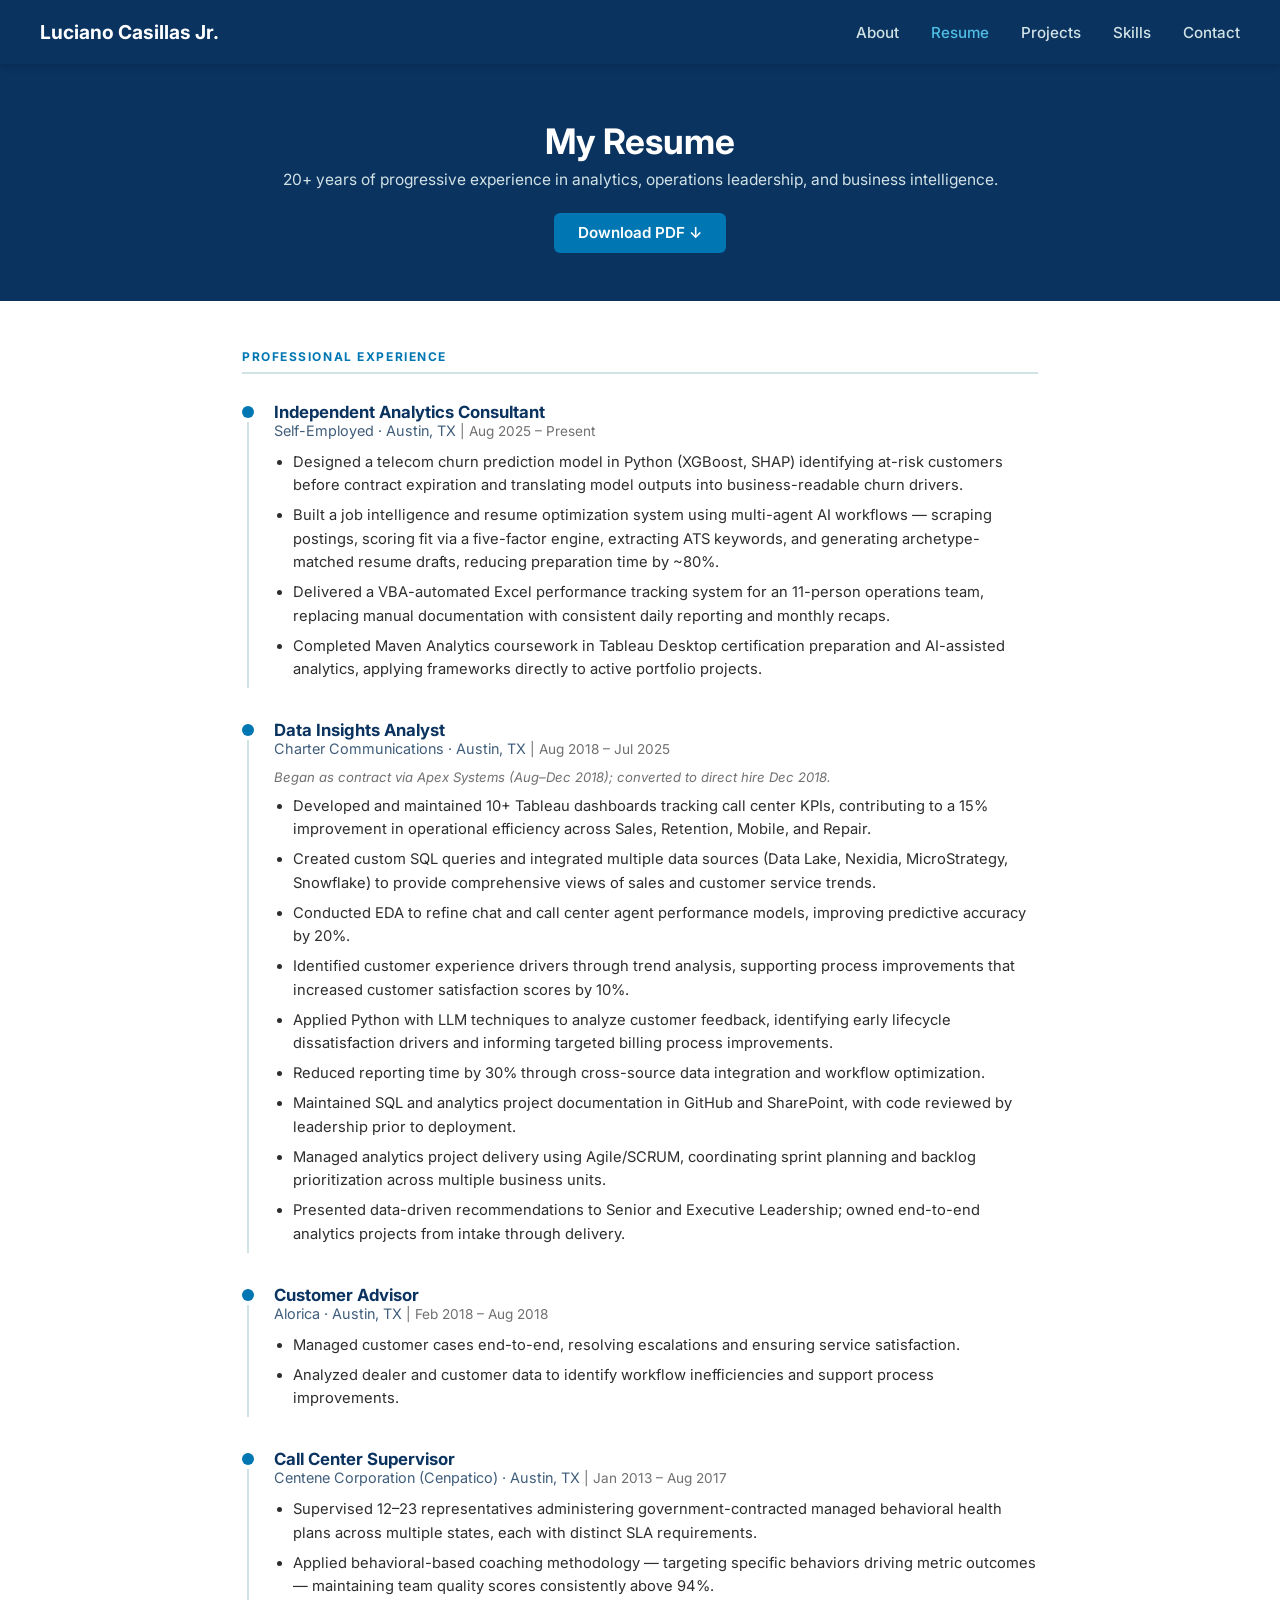
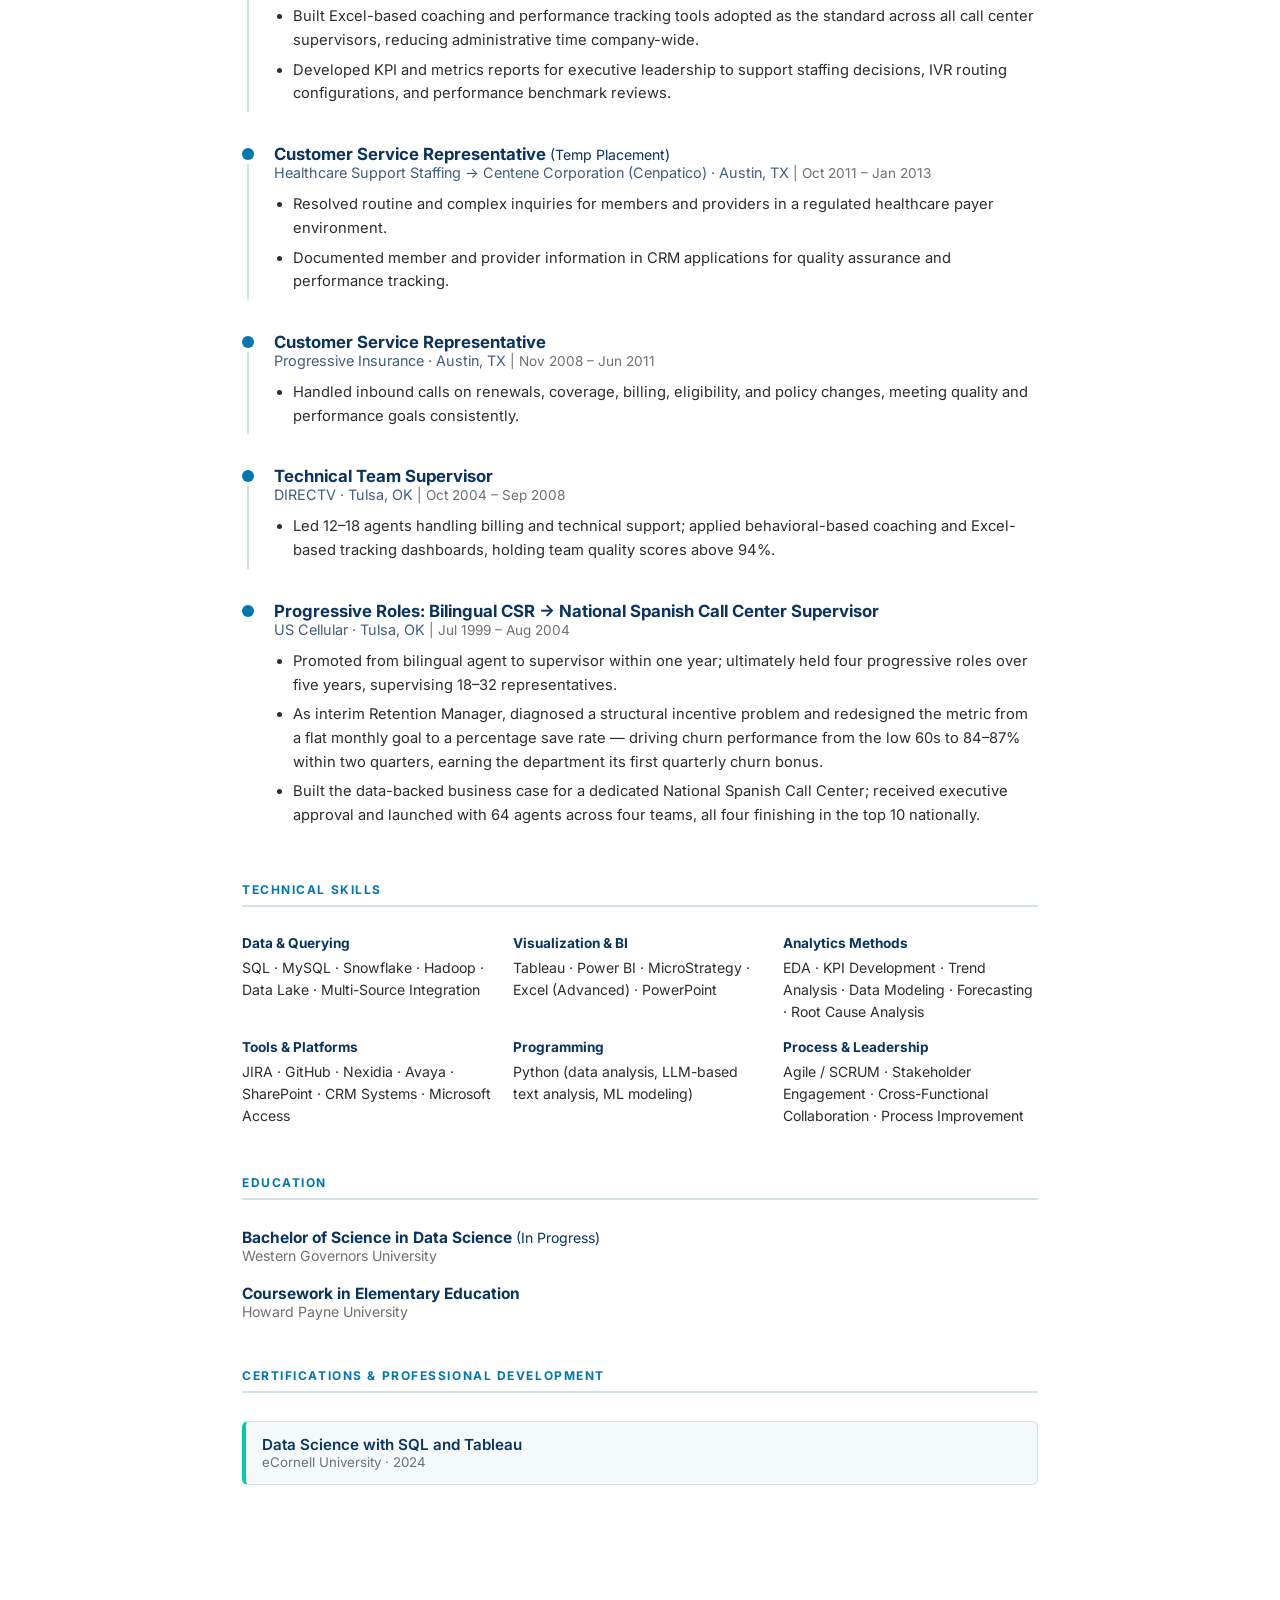
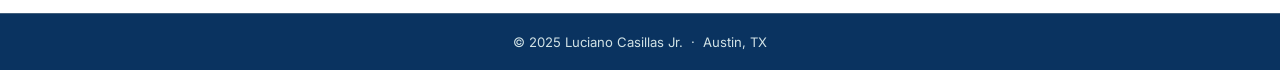
==== resume.html @ 04ae9051 "Add resume.html with structured resume content This file contains the complete HTML structure for a " ====
<!DOCTYPE html>
<html lang="en">
<head>
  <meta charset="UTF-8" />
  <meta name="viewport" content="width=device-width, initial-scale=1.0"/>
  <title>Resume — Luciano Casillas Jr.</title>
  <link rel="preconnect" href="https://fonts.googleapis.com">
  <link href="https://fonts.googleapis.com/css2?family=Inter:wght@400;500;600;700&display=swap" rel="stylesheet">
  <style>
    :root {
      --navy:      #0A3360;
      --steel-700: #405E7C;
      --blue-700:  #0077B3;
      --blue-500:  #4EBEE5;
      --steel-300: #D1E2E5;
      --steel-100: #F4F9FA;
      --white:     #FFFFFF;
      --black:     #2D2D2D;
      --gray-700:  #707070;
      --gray-300:  #CCCCCC;
      --green-700: #08CAA9;
    }
    *, *::before, *::after { box-sizing: border-box; margin: 0; padding: 0; }
    body { font-family: 'Inter', sans-serif; background: var(--white); color: var(--black); }

    nav {
      background: var(--navy);
      padding: 0 2.5rem;
      display: flex;
      align-items: center;
      justify-content: space-between;
      height: 64px;
      position: sticky;
      top: 0;
      z-index: 100;
      box-shadow: 0 2px 8px rgba(0,0,0,0.18);
    }
    .nav-brand { color: var(--white); font-size: 1.2rem; font-weight: 700; text-decoration: none; }
    .nav-links { display: flex; gap: 2rem; list-style: none; }
    .nav-links a { color: var(--steel-300); text-decoration: none; font-size: 0.95rem; font-weight: 500; transition: color 0.2s; }
    .nav-links a:hover, .nav-links a.active { color: var(--blue-500); }

    .page-hero {
      background: var(--navy);
      color: var(--white);
      text-align: center;
      padding: 3.5rem 2rem 3rem;
    }
    .page-hero h1 { font-size: 2.2rem; font-weight: 700; margin-bottom: 0.5rem; }
    .page-hero p { color: var(--steel-300); font-size: 0.97rem; margin-bottom: 1.5rem; }
    .btn {
      display: inline-block;
      padding: 0.65rem 1.5rem;
      border-radius: 6px;
      font-size: 0.95rem;
      font-weight: 600;
      text-decoration: none;
      transition: opacity 0.2s;
    }
    .btn:hover { opacity: 0.85; }
    .btn-primary { background: var(--blue-700); color: var(--white); }

    .resume-body { max-width: 860px; margin: 0 auto; padding: 3rem 2rem 5rem; }

    /* SECTION */
    .res-section { margin-bottom: 3rem; }
    .res-section-title {
      font-size: 0.75rem;
      font-weight: 700;
      text-transform: uppercase;
      letter-spacing: 0.13em;
      color: var(--blue-700);
      border-bottom: 2px solid var(--steel-300);
      padding-bottom: 0.5rem;
      margin-bottom: 1.75rem;
    }

    /* EXPERIENCE TIMELINE */
    .exp-item { display: flex; gap: 1.25rem; margin-bottom: 2rem; }
    .exp-dot-col { display: flex; flex-direction: column; align-items: center; padding-top: 4px; }
    .exp-dot {
      width: 12px; height: 12px;
      border-radius: 50%;
      background: var(--blue-700);
      flex-shrink: 0;
    }
    .exp-line { flex: 1; width: 2px; background: var(--steel-300); margin-top: 4px; }
    .exp-content { flex: 1; }
    .exp-role { font-size: 1.05rem; font-weight: 700; color: var(--navy); }
    .exp-company {
      font-size: 0.9rem;
      color: var(--steel-700);
      margin-bottom: 0.75rem;
    }
    .exp-company span { color: var(--gray-700); font-size: 0.85rem; }
    .exp-note {
      font-size: 0.82rem;
      color: var(--gray-700);
      font-style: italic;
      margin-bottom: 0.6rem;
    }
    .exp-content ul { padding-left: 1.2rem; }
    .exp-content li { font-size: 0.92rem; color: var(--black); line-height: 1.6; margin-bottom: 0.4rem; }

    /* SKILLS GRID */
    .skills-grid {
      display: grid;
      grid-template-columns: repeat(auto-fit, minmax(200px, 1fr));
      gap: 1rem;
    }
    .skill-group h4 {
      font-size: 0.85rem;
      font-weight: 700;
      color: var(--navy);
      margin-bottom: 0.4rem;
    }
    .skill-group p { font-size: 0.88rem; color: var(--black); line-height: 1.55; }

    /* EDUCATION */
    .edu-item { margin-bottom: 1.25rem; }
    .edu-degree { font-size: 0.97rem; font-weight: 700; color: var(--navy); }
    .edu-school { font-size: 0.88rem; color: var(--gray-700); }

    /* CERT */
    .cert-item {
      display: flex;
      align-items: flex-start;
      gap: 0.75rem;
      padding: 0.85rem 1rem;
      background: var(--steel-100);
      border: 1px solid var(--steel-300);
      border-left: 4px solid var(--green-700);
      border-radius: 6px;
      margin-bottom: 0.75rem;
    }
    .cert-item .cert-name { font-size: 0.95rem; font-weight: 600; color: var(--navy); }
    .cert-item .cert-org { font-size: 0.83rem; color: var(--gray-700); }

    footer {
      background: var(--navy);
      border-top: 1px solid var(--steel-700);
      text-align: center;
      padding: 1.25rem;
      font-size: 0.82rem;
      color: var(--steel-300);
    }
  </style>
</head>
<body>

<nav>
  <a class="nav-brand" href="index.html">Luciano Casillas Jr.</a>
  <ul class="nav-links">
    <li><a href="index.html">About</a></li>
    <li><a href="resume.html" class="active">Resume</a></li>
    <li><a href="projects.html">Projects</a></li>
    <li><a href="skills.html">Skills</a></li>
    <li><a href="mailto:luciano.casillasjr@outlook.com">Contact</a></li>
  </ul>
</nav>

<div class="page-hero">
  <h1>My Resume</h1>
  <p>20+ years of progressive experience in analytics, operations leadership, and business intelligence.</p>
  <!-- Replace # with your actual PDF link once uploaded -->
  <a class="btn btn-primary" href="#">Download PDF ↓</a>
</div>

<div class="resume-body">

  <!-- PROFESSIONAL EXPERIENCE -->
  <div class="res-section">
    <div class="res-section-title">Professional Experience</div>

    <div class="exp-item">
      <div class="exp-dot-col"><div class="exp-dot"></div><div class="exp-line"></div></div>
      <div class="exp-content">
        <div class="exp-role">Independent Analytics Consultant</div>
        <div class="exp-company">Self-Employed · Austin, TX <span>| Aug 2025 – Present</span></div>
        <ul>
          <li>Designed a telecom churn prediction model in Python (XGBoost, SHAP) identifying at-risk customers before contract expiration and translating model outputs into business-readable churn drivers.</li>
          <li>Built a job intelligence and resume optimization system using multi-agent AI workflows — scraping postings, scoring fit via a five-factor engine, extracting ATS keywords, and generating archetype-matched resume drafts, reducing preparation time by ~80%.</li>
          <li>Delivered a VBA-automated Excel performance tracking system for an 11-person operations team, replacing manual documentation with consistent daily reporting and monthly recaps.</li>
          <li>Completed Maven Analytics coursework in Tableau Desktop certification preparation and AI-assisted analytics, applying frameworks directly to active portfolio projects.</li>
        </ul>
      </div>
    </div>

    <div class="exp-item">
      <div class="exp-dot-col"><div class="exp-dot"></div><div class="exp-line"></div></div>
      <div class="exp-content">
        <div class="exp-role">Data Insights Analyst</div>
        <div class="exp-company">Charter Communications · Austin, TX <span>| Aug 2018 – Jul 2025</span></div>
        <div class="exp-note">Began as contract via Apex Systems (Aug–Dec 2018); converted to direct hire Dec 2018.</div>
        <ul>
          <li>Developed and maintained 10+ Tableau dashboards tracking call center KPIs, contributing to a 15% improvement in operational efficiency across Sales, Retention, Mobile, and Repair.</li>
          <li>Created custom SQL queries and integrated multiple data sources (Data Lake, Nexidia, MicroStrategy, Snowflake) to provide comprehensive views of sales and customer service trends.</li>
          <li>Conducted EDA to refine chat and call center agent performance models, improving predictive accuracy by 20%.</li>
          <li>Identified customer experience drivers through trend analysis, supporting process improvements that increased customer satisfaction scores by 10%.</li>
          <li>Applied Python with LLM techniques to analyze customer feedback, identifying early lifecycle dissatisfaction drivers and informing targeted billing process improvements.</li>
          <li>Reduced reporting time by 30% through cross-source data integration and workflow optimization.</li>
          <li>Maintained SQL and analytics project documentation in GitHub and SharePoint, with code reviewed by leadership prior to deployment.</li>
          <li>Managed analytics project delivery using Agile/SCRUM, coordinating sprint planning and backlog prioritization across multiple business units.</li>
          <li>Presented data-driven recommendations to Senior and Executive Leadership; owned end-to-end analytics projects from intake through delivery.</li>
        </ul>
      </div>
    </div>

    <div class="exp-item">
      <div class="exp-dot-col"><div class="exp-dot"></div><div class="exp-line"></div></div>
      <div class="exp-content">
        <div class="exp-role">Customer Advisor</div>
        <div class="exp-company">Alorica · Austin, TX <span>| Feb 2018 – Aug 2018</span></div>
        <ul>
          <li>Managed customer cases end-to-end, resolving escalations and ensuring service satisfaction.</li>
          <li>Analyzed dealer and customer data to identify workflow inefficiencies and support process improvements.</li>
        </ul>
      </div>
    </div>

    <div class="exp-item">
      <div class="exp-dot-col"><div class="exp-dot"></div><div class="exp-line"></div></div>
      <div class="exp-content">
        <div class="exp-role">Call Center Supervisor</div>
        <div class="exp-company">Centene Corporation (Cenpatico) · Austin, TX <span>| Jan 2013 – Aug 2017</span></div>
        <ul>
          <li>Supervised 12–23 representatives administering government-contracted managed behavioral health plans across multiple states, each with distinct SLA requirements.</li>
          <li>Applied behavioral-based coaching methodology — targeting specific behaviors driving metric outcomes — maintaining team quality scores consistently above 94%.</li>
          <li>Built Excel-based coaching and performance tracking tools adopted as the standard across all call center supervisors, reducing administrative time company-wide.</li>
          <li>Developed KPI and metrics reports for executive leadership to support staffing decisions, IVR routing configurations, and performance benchmark reviews.</li>
        </ul>
      </div>
    </div>

    <div class="exp-item">
      <div class="exp-dot-col"><div class="exp-dot"></div><div class="exp-line"></div></div>
      <div class="exp-content">
        <div class="exp-role">Customer Service Representative <span style="font-weight:400;font-size:0.88rem;">(Temp Placement)</span></div>
        <div class="exp-company">Healthcare Support Staffing → Centene Corporation (Cenpatico) · Austin, TX <span>| Oct 2011 – Jan 2013</span></div>
        <ul>
          <li>Resolved routine and complex inquiries for members and providers in a regulated healthcare payer environment.</li>
          <li>Documented member and provider information in CRM applications for quality assurance and performance tracking.</li>
        </ul>
      </div>
    </div>

    <div class="exp-item">
      <div class="exp-dot-col"><div class="exp-dot"></div><div class="exp-line"></div></div>
      <div class="exp-content">
        <div class="exp-role">Customer Service Representative</div>
        <div class="exp-company">Progressive Insurance · Austin, TX <span>| Nov 2008 – Jun 2011</span></div>
        <ul>
          <li>Handled inbound calls on renewals, coverage, billing, eligibility, and policy changes, meeting quality and performance goals consistently.</li>
        </ul>
      </div>
    </div>

    <div class="exp-item">
      <div class="exp-dot-col"><div class="exp-dot"></div><div class="exp-line"></div></div>
      <div class="exp-content">
        <div class="exp-role">Technical Team Supervisor</div>
        <div class="exp-company">DIRECTV · Tulsa, OK <span>| Oct 2004 – Sep 2008</span></div>
        <ul>
          <li>Led 12–18 agents handling billing and technical support; applied behavioral-based coaching and Excel-based tracking dashboards, holding team quality scores above 94%.</li>
        </ul>
      </div>
    </div>

    <div class="exp-item">
      <div class="exp-dot-col"><div class="exp-dot"></div></div>
      <div class="exp-content">
        <div class="exp-role">Progressive Roles: Bilingual CSR → National Spanish Call Center Supervisor</div>
        <div class="exp-company">US Cellular · Tulsa, OK <span>| Jul 1999 – Aug 2004</span></div>
        <ul>
          <li>Promoted from bilingual agent to supervisor within one year; ultimately held four progressive roles over five years, supervising 18–32 representatives.</li>
          <li>As interim Retention Manager, diagnosed a structural incentive problem and redesigned the metric from a flat monthly goal to a percentage save rate — driving churn performance from the low 60s to 84–87% within two quarters, earning the department its first quarterly churn bonus.</li>
          <li>Built the data-backed business case for a dedicated National Spanish Call Center; received executive approval and launched with 64 agents across four teams, all four finishing in the top 10 nationally.</li>
        </ul>
      </div>
    </div>
  </div>

  <!-- TECHNICAL SKILLS -->
  <div class="res-section">
    <div class="res-section-title">Technical Skills</div>
    <div class="skills-grid">
      <div class="skill-group">
        <h4>Data & Querying</h4>
        <p>SQL · MySQL · Snowflake · Hadoop · Data Lake · Multi-Source Integration</p>
      </div>
      <div class="skill-group">
        <h4>Visualization & BI</h4>
        <p>Tableau · Power BI · MicroStrategy · Excel (Advanced) · PowerPoint</p>
      </div>
      <div class="skill-group">
        <h4>Analytics Methods</h4>
        <p>EDA · KPI Development · Trend Analysis · Data Modeling · Forecasting · Root Cause Analysis</p>
      </div>
      <div class="skill-group">
        <h4>Tools & Platforms</h4>
        <p>JIRA · GitHub · Nexidia · Avaya · SharePoint · CRM Systems · Microsoft Access</p>
      </div>
      <div class="skill-group">
        <h4>Programming</h4>
        <p>Python (data analysis, LLM-based text analysis, ML modeling)</p>
      </div>
      <div class="skill-group">
        <h4>Process & Leadership</h4>
        <p>Agile / SCRUM · Stakeholder Engagement · Cross-Functional Collaboration · Process Improvement</p>
      </div>
    </div>
  </div>

  <!-- EDUCATION -->
  <div class="res-section">
    <div class="res-section-title">Education</div>
    <div class="edu-item">
      <div class="edu-degree">Bachelor of Science in Data Science <span style="font-weight:400;font-size:0.88rem;">(In Progress)</span></div>
      <div class="edu-school">Western Governors University</div>
    </div>
    <div class="edu-item">
      <div class="edu-degree">Coursework in Elementary Education</div>
      <div class="edu-school">Howard Payne University</div>
    </div>
  </div>

  <!-- CERTIFICATIONS -->
  <div class="res-section">
    <div class="res-section-title">Certifications & Professional Development</div>
    <div class="cert-item">
      <div>
        <div class="cert-name">Data Science with SQL and Tableau</div>
        <div class="cert-org">eCornell University · 2024</div>
      </div>
    </div>
    <!-- Add more cert-item blocks here as you earn them -->
  </div>

</div><!-- /resume-body -->

<footer>
  &copy; 2025 Luciano Casillas Jr. &nbsp;·&nbsp; Austin, TX
</footer>

</body>
</html>
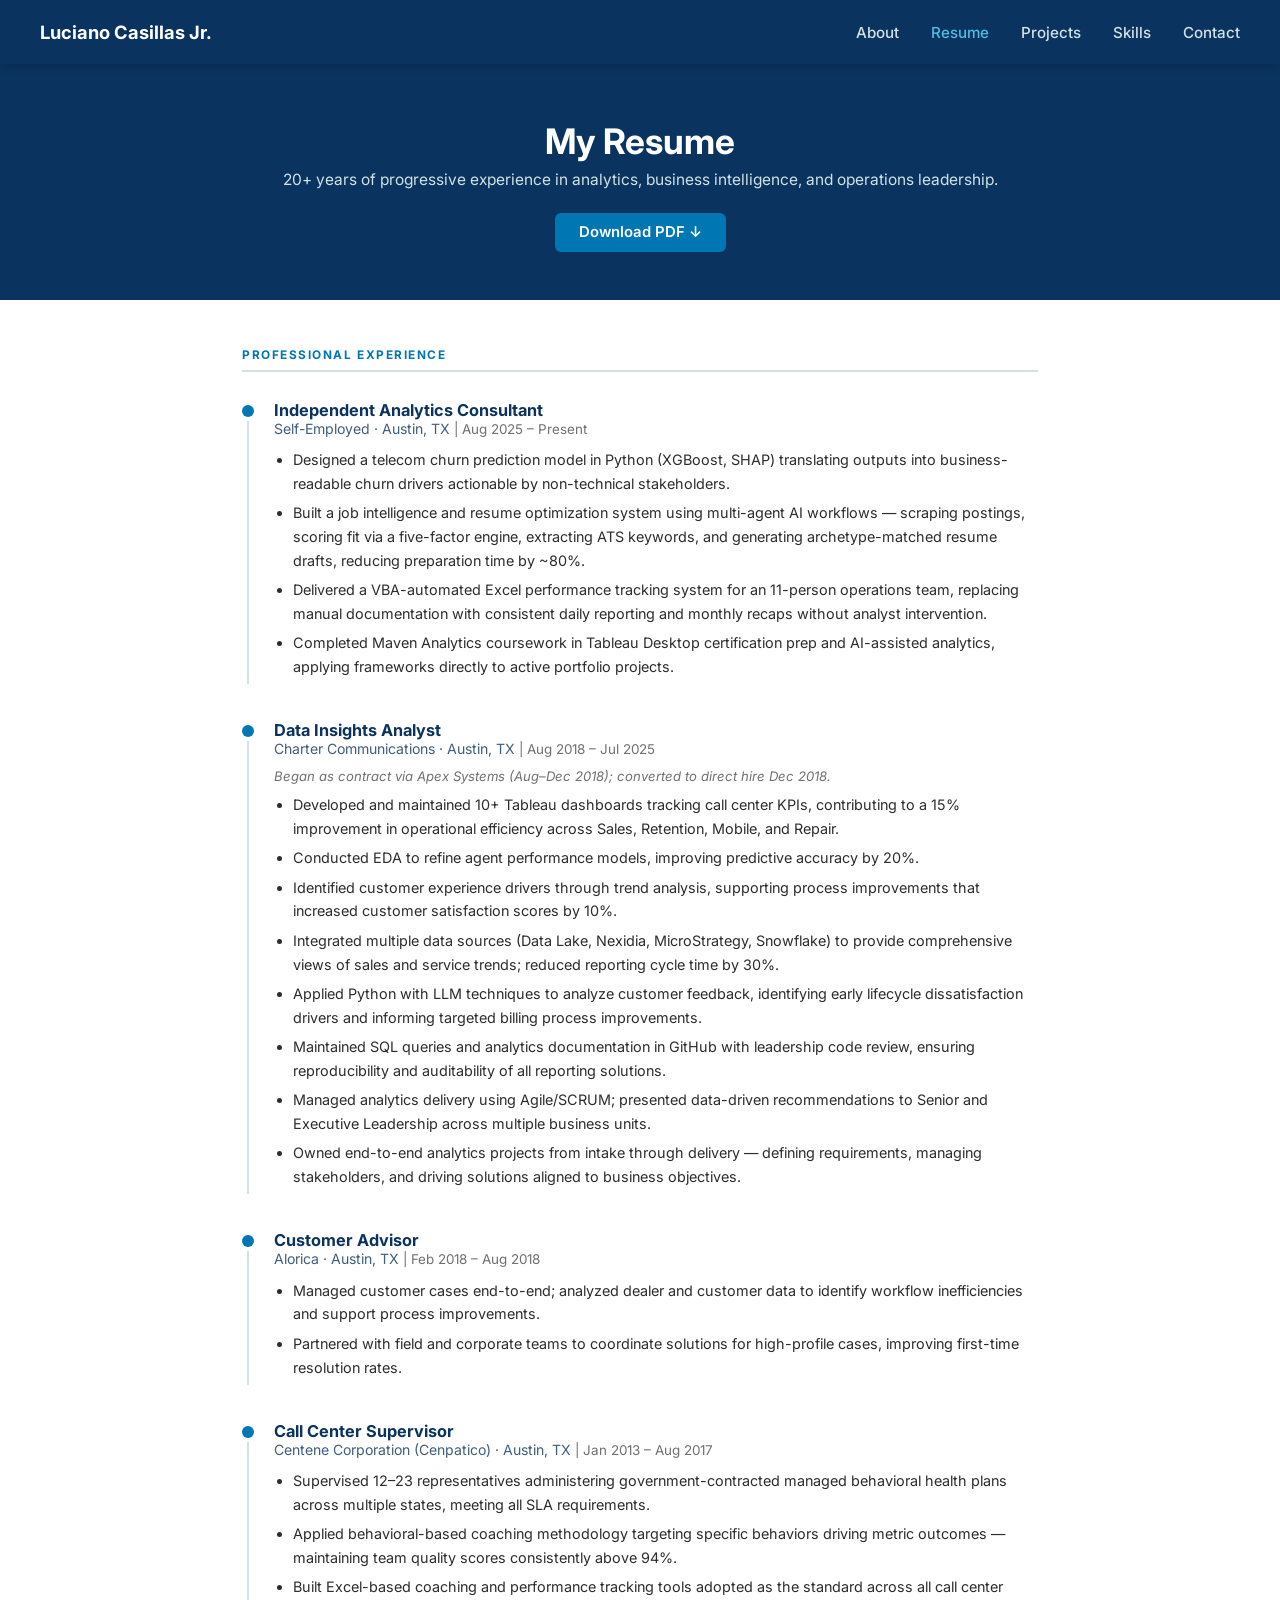
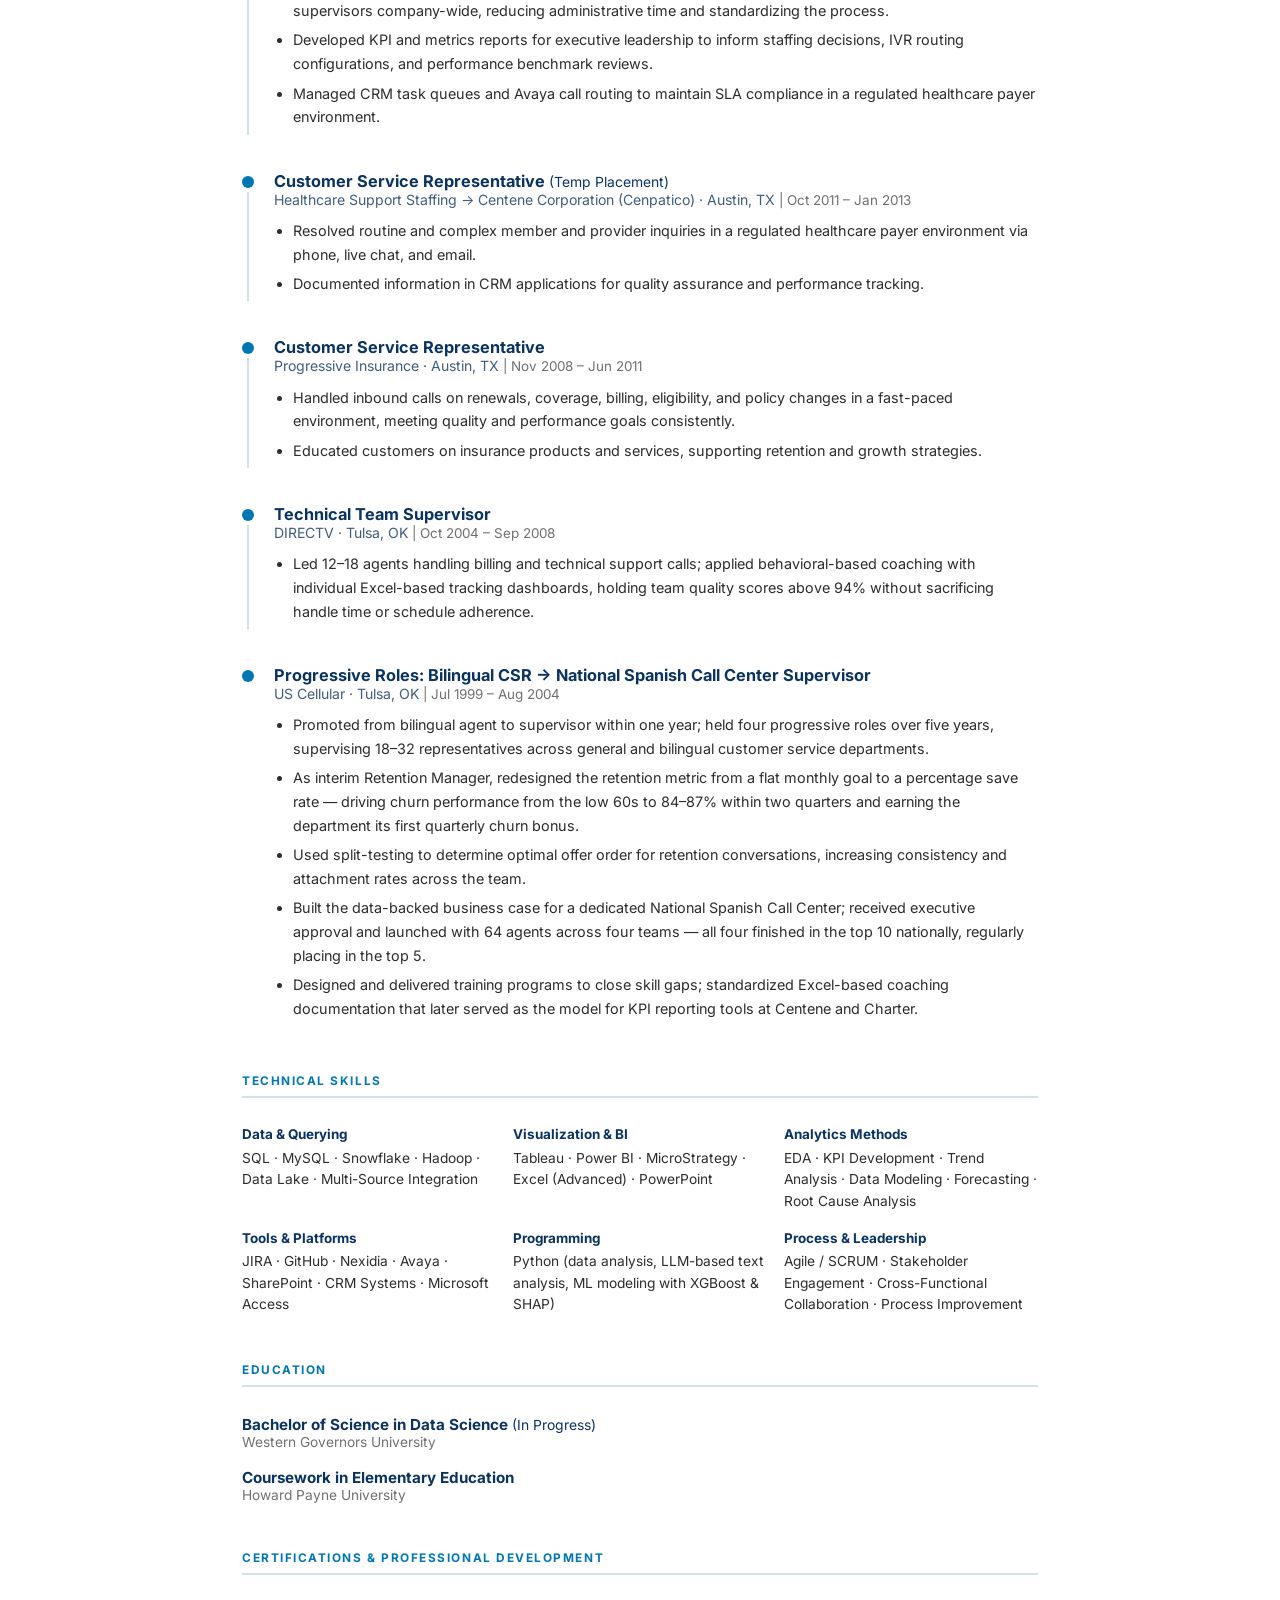
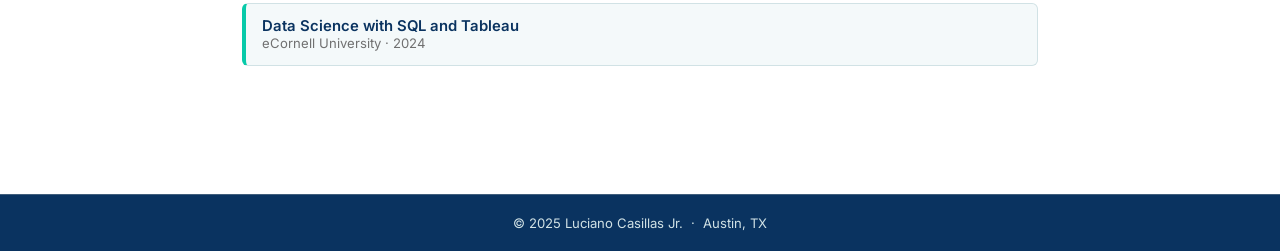
==== commit 3ba72eac: "Refactor resume HTML and update content" ====
--- a/resume.html
+++ b/resume.html
@@ -17,132 +17,86 @@
       --white:     #FFFFFF;
       --black:     #2D2D2D;
       --gray-700:  #707070;
-      --gray-300:  #CCCCCC;
       --green-700: #08CAA9;
     }
     *, *::before, *::after { box-sizing: border-box; margin: 0; padding: 0; }
     body { font-family: 'Inter', sans-serif; background: var(--white); color: var(--black); }
 
     nav {
-      background: var(--navy);
-      padding: 0 2.5rem;
-      display: flex;
-      align-items: center;
-      justify-content: space-between;
-      height: 64px;
-      position: sticky;
-      top: 0;
-      z-index: 100;
+      background: var(--navy); padding: 0 2.5rem;
+      display: flex; align-items: center; justify-content: space-between;
+      height: 64px; position: sticky; top: 0; z-index: 100;
       box-shadow: 0 2px 8px rgba(0,0,0,0.18);
     }
-    .nav-brand { color: var(--white); font-size: 1.2rem; font-weight: 700; text-decoration: none; }
+    .nav-brand { color: var(--white); font-size: 1.15rem; font-weight: 700; text-decoration: none; }
     .nav-links { display: flex; gap: 2rem; list-style: none; }
     .nav-links a { color: var(--steel-300); text-decoration: none; font-size: 0.95rem; font-weight: 500; transition: color 0.2s; }
     .nav-links a:hover, .nav-links a.active { color: var(--blue-500); }
 
     .page-hero {
-      background: var(--navy);
-      color: var(--white);
-      text-align: center;
-      padding: 3.5rem 2rem 3rem;
+      background: var(--navy); color: var(--white);
+      text-align: center; padding: 3.5rem 2rem 3rem;
     }
     .page-hero h1 { font-size: 2.2rem; font-weight: 700; margin-bottom: 0.5rem; }
     .page-hero p { color: var(--steel-300); font-size: 0.97rem; margin-bottom: 1.5rem; }
     .btn {
-      display: inline-block;
-      padding: 0.65rem 1.5rem;
-      border-radius: 6px;
-      font-size: 0.95rem;
-      font-weight: 600;
-      text-decoration: none;
-      transition: opacity 0.2s;
+      display: inline-block; padding: 0.65rem 1.5rem;
+      border-radius: 6px; font-size: 0.93rem; font-weight: 600;
+      text-decoration: none; transition: opacity 0.2s;
     }
     .btn:hover { opacity: 0.85; }
     .btn-primary { background: var(--blue-700); color: var(--white); }
 
     .resume-body { max-width: 860px; margin: 0 auto; padding: 3rem 2rem 5rem; }
 
-    /* SECTION */
     .res-section { margin-bottom: 3rem; }
     .res-section-title {
-      font-size: 0.75rem;
-      font-weight: 700;
-      text-transform: uppercase;
-      letter-spacing: 0.13em;
+      font-size: 0.74rem; font-weight: 700;
+      text-transform: uppercase; letter-spacing: 0.13em;
       color: var(--blue-700);
       border-bottom: 2px solid var(--steel-300);
-      padding-bottom: 0.5rem;
-      margin-bottom: 1.75rem;
-    }
-
-    /* EXPERIENCE TIMELINE */
-    .exp-item { display: flex; gap: 1.25rem; margin-bottom: 2rem; }
-    .exp-dot-col { display: flex; flex-direction: column; align-items: center; padding-top: 4px; }
-    .exp-dot {
-      width: 12px; height: 12px;
-      border-radius: 50%;
-      background: var(--blue-700);
-      flex-shrink: 0;
-    }
+      padding-bottom: 0.5rem; margin-bottom: 1.75rem;
+    }
+
+    /* TIMELINE */
+    .exp-item { display: flex; gap: 1.25rem; margin-bottom: 2.25rem; }
+    .exp-dot-col { display: flex; flex-direction: column; align-items: center; padding-top: 5px; }
+    .exp-dot { width: 12px; height: 12px; border-radius: 50%; background: var(--blue-700); flex-shrink: 0; }
     .exp-line { flex: 1; width: 2px; background: var(--steel-300); margin-top: 4px; }
     .exp-content { flex: 1; }
-    .exp-role { font-size: 1.05rem; font-weight: 700; color: var(--navy); }
-    .exp-company {
-      font-size: 0.9rem;
-      color: var(--steel-700);
-      margin-bottom: 0.75rem;
-    }
-    .exp-company span { color: var(--gray-700); font-size: 0.85rem; }
-    .exp-note {
-      font-size: 0.82rem;
-      color: var(--gray-700);
-      font-style: italic;
-      margin-bottom: 0.6rem;
-    }
+    .exp-role { font-size: 1.02rem; font-weight: 700; color: var(--navy); }
+    .exp-company { font-size: 0.88rem; color: var(--steel-700); margin-bottom: 0.7rem; }
+    .exp-company span { color: var(--gray-700); font-size: 0.84rem; }
+    .exp-note { font-size: 0.82rem; color: var(--gray-700); font-style: italic; margin-bottom: 0.55rem; }
     .exp-content ul { padding-left: 1.2rem; }
-    .exp-content li { font-size: 0.92rem; color: var(--black); line-height: 1.6; margin-bottom: 0.4rem; }
+    .exp-content li { font-size: 0.9rem; color: var(--black); line-height: 1.65; margin-bottom: 0.35rem; }
 
     /* SKILLS GRID */
-    .skills-grid {
-      display: grid;
-      grid-template-columns: repeat(auto-fit, minmax(200px, 1fr));
-      gap: 1rem;
-    }
-    .skill-group h4 {
-      font-size: 0.85rem;
-      font-weight: 700;
-      color: var(--navy);
-      margin-bottom: 0.4rem;
-    }
-    .skill-group p { font-size: 0.88rem; color: var(--black); line-height: 1.55; }
+    .skills-grid { display: grid; grid-template-columns: repeat(auto-fit, minmax(195px, 1fr)); gap: 1.1rem; }
+    .skill-group h4 { font-size: 0.84rem; font-weight: 700; color: var(--navy); margin-bottom: 0.35rem; }
+    .skill-group p { font-size: 0.86rem; color: var(--black); line-height: 1.55; }
 
     /* EDUCATION */
-    .edu-item { margin-bottom: 1.25rem; }
-    .edu-degree { font-size: 0.97rem; font-weight: 700; color: var(--navy); }
-    .edu-school { font-size: 0.88rem; color: var(--gray-700); }
-
-    /* CERT */
+    .edu-item { margin-bottom: 1.1rem; }
+    .edu-degree { font-size: 0.95rem; font-weight: 700; color: var(--navy); }
+    .edu-school { font-size: 0.86rem; color: var(--gray-700); }
+
+    /* CERTS */
     .cert-item {
-      display: flex;
-      align-items: flex-start;
-      gap: 0.75rem;
+      display: flex; gap: 0.75rem; align-items: flex-start;
       padding: 0.85rem 1rem;
       background: var(--steel-100);
       border: 1px solid var(--steel-300);
       border-left: 4px solid var(--green-700);
-      border-radius: 6px;
-      margin-bottom: 0.75rem;
-    }
-    .cert-item .cert-name { font-size: 0.95rem; font-weight: 600; color: var(--navy); }
-    .cert-item .cert-org { font-size: 0.83rem; color: var(--gray-700); }
+      border-radius: 6px; margin-bottom: 0.75rem;
+    }
+    .cert-name { font-size: 0.93rem; font-weight: 600; color: var(--navy); }
+    .cert-org  { font-size: 0.82rem; color: var(--gray-700); }
 
     footer {
-      background: var(--navy);
-      border-top: 1px solid var(--steel-700);
-      text-align: center;
-      padding: 1.25rem;
-      font-size: 0.82rem;
-      color: var(--steel-300);
+      background: var(--navy); border-top: 1px solid var(--steel-700);
+      text-align: center; padding: 1.25rem;
+      font-size: 0.82rem; color: var(--steel-300);
     }
   </style>
 </head>
@@ -161,14 +115,14 @@
 
 <div class="page-hero">
   <h1>My Resume</h1>
-  <p>20+ years of progressive experience in analytics, operations leadership, and business intelligence.</p>
-  <!-- Replace # with your actual PDF link once uploaded -->
-  <a class="btn btn-primary" href="#">Download PDF ↓</a>
+  <p>20+ years of progressive experience in analytics, business intelligence, and operations leadership.</p>
+  <!-- Upload your PDF to the repo root and update the href -->
+  <a class="btn btn-primary" href="Luciano-Casillas-Resume.pdf" target="_blank">Download PDF ↓</a>
 </div>
 
 <div class="resume-body">
 
-  <!-- PROFESSIONAL EXPERIENCE -->
+  <!-- EXPERIENCE -->
   <div class="res-section">
     <div class="res-section-title">Professional Experience</div>
 
@@ -178,10 +132,10 @@
         <div class="exp-role">Independent Analytics Consultant</div>
         <div class="exp-company">Self-Employed · Austin, TX <span>| Aug 2025 – Present</span></div>
         <ul>
-          <li>Designed a telecom churn prediction model in Python (XGBoost, SHAP) identifying at-risk customers before contract expiration and translating model outputs into business-readable churn drivers.</li>
+          <li>Designed a telecom churn prediction model in Python (XGBoost, SHAP) translating outputs into business-readable churn drivers actionable by non-technical stakeholders.</li>
           <li>Built a job intelligence and resume optimization system using multi-agent AI workflows — scraping postings, scoring fit via a five-factor engine, extracting ATS keywords, and generating archetype-matched resume drafts, reducing preparation time by ~80%.</li>
-          <li>Delivered a VBA-automated Excel performance tracking system for an 11-person operations team, replacing manual documentation with consistent daily reporting and monthly recaps.</li>
-          <li>Completed Maven Analytics coursework in Tableau Desktop certification preparation and AI-assisted analytics, applying frameworks directly to active portfolio projects.</li>
+          <li>Delivered a VBA-automated Excel performance tracking system for an 11-person operations team, replacing manual documentation with consistent daily reporting and monthly recaps without analyst intervention.</li>
+          <li>Completed Maven Analytics coursework in Tableau Desktop certification prep and AI-assisted analytics, applying frameworks directly to active portfolio projects.</li>
         </ul>
       </div>
     </div>
@@ -194,14 +148,13 @@
         <div class="exp-note">Began as contract via Apex Systems (Aug–Dec 2018); converted to direct hire Dec 2018.</div>
         <ul>
           <li>Developed and maintained 10+ Tableau dashboards tracking call center KPIs, contributing to a 15% improvement in operational efficiency across Sales, Retention, Mobile, and Repair.</li>
-          <li>Created custom SQL queries and integrated multiple data sources (Data Lake, Nexidia, MicroStrategy, Snowflake) to provide comprehensive views of sales and customer service trends.</li>
-          <li>Conducted EDA to refine chat and call center agent performance models, improving predictive accuracy by 20%.</li>
+          <li>Conducted EDA to refine agent performance models, improving predictive accuracy by 20%.</li>
           <li>Identified customer experience drivers through trend analysis, supporting process improvements that increased customer satisfaction scores by 10%.</li>
+          <li>Integrated multiple data sources (Data Lake, Nexidia, MicroStrategy, Snowflake) to provide comprehensive views of sales and service trends; reduced reporting cycle time by 30%.</li>
           <li>Applied Python with LLM techniques to analyze customer feedback, identifying early lifecycle dissatisfaction drivers and informing targeted billing process improvements.</li>
-          <li>Reduced reporting time by 30% through cross-source data integration and workflow optimization.</li>
-          <li>Maintained SQL and analytics project documentation in GitHub and SharePoint, with code reviewed by leadership prior to deployment.</li>
-          <li>Managed analytics project delivery using Agile/SCRUM, coordinating sprint planning and backlog prioritization across multiple business units.</li>
-          <li>Presented data-driven recommendations to Senior and Executive Leadership; owned end-to-end analytics projects from intake through delivery.</li>
+          <li>Maintained SQL queries and analytics documentation in GitHub with leadership code review, ensuring reproducibility and auditability of all reporting solutions.</li>
+          <li>Managed analytics delivery using Agile/SCRUM; presented data-driven recommendations to Senior and Executive Leadership across multiple business units.</li>
+          <li>Owned end-to-end analytics projects from intake through delivery — defining requirements, managing stakeholders, and driving solutions aligned to business objectives.</li>
         </ul>
       </div>
     </div>
@@ -212,8 +165,8 @@
         <div class="exp-role">Customer Advisor</div>
         <div class="exp-company">Alorica · Austin, TX <span>| Feb 2018 – Aug 2018</span></div>
         <ul>
-          <li>Managed customer cases end-to-end, resolving escalations and ensuring service satisfaction.</li>
-          <li>Analyzed dealer and customer data to identify workflow inefficiencies and support process improvements.</li>
+          <li>Managed customer cases end-to-end; analyzed dealer and customer data to identify workflow inefficiencies and support process improvements.</li>
+          <li>Partnered with field and corporate teams to coordinate solutions for high-profile cases, improving first-time resolution rates.</li>
         </ul>
       </div>
     </div>
@@ -224,22 +177,23 @@
         <div class="exp-role">Call Center Supervisor</div>
         <div class="exp-company">Centene Corporation (Cenpatico) · Austin, TX <span>| Jan 2013 – Aug 2017</span></div>
         <ul>
-          <li>Supervised 12–23 representatives administering government-contracted managed behavioral health plans across multiple states, each with distinct SLA requirements.</li>
-          <li>Applied behavioral-based coaching methodology — targeting specific behaviors driving metric outcomes — maintaining team quality scores consistently above 94%.</li>
-          <li>Built Excel-based coaching and performance tracking tools adopted as the standard across all call center supervisors, reducing administrative time company-wide.</li>
-          <li>Developed KPI and metrics reports for executive leadership to support staffing decisions, IVR routing configurations, and performance benchmark reviews.</li>
-        </ul>
-      </div>
-    </div>
-
-    <div class="exp-item">
-      <div class="exp-dot-col"><div class="exp-dot"></div><div class="exp-line"></div></div>
-      <div class="exp-content">
-        <div class="exp-role">Customer Service Representative <span style="font-weight:400;font-size:0.88rem;">(Temp Placement)</span></div>
+          <li>Supervised 12–23 representatives administering government-contracted managed behavioral health plans across multiple states, meeting all SLA requirements.</li>
+          <li>Applied behavioral-based coaching methodology targeting specific behaviors driving metric outcomes — maintaining team quality scores consistently above 94%.</li>
+          <li>Built Excel-based coaching and performance tracking tools adopted as the standard across all call center supervisors company-wide, reducing administrative time and standardizing the process.</li>
+          <li>Developed KPI and metrics reports for executive leadership to inform staffing decisions, IVR routing configurations, and performance benchmark reviews.</li>
+          <li>Managed CRM task queues and Avaya call routing to maintain SLA compliance in a regulated healthcare payer environment.</li>
+        </ul>
+      </div>
+    </div>
+
+    <div class="exp-item">
+      <div class="exp-dot-col"><div class="exp-dot"></div><div class="exp-line"></div></div>
+      <div class="exp-content">
+        <div class="exp-role">Customer Service Representative <span style="font-weight:400;font-size:0.87rem;">(Temp Placement)</span></div>
         <div class="exp-company">Healthcare Support Staffing → Centene Corporation (Cenpatico) · Austin, TX <span>| Oct 2011 – Jan 2013</span></div>
         <ul>
-          <li>Resolved routine and complex inquiries for members and providers in a regulated healthcare payer environment.</li>
-          <li>Documented member and provider information in CRM applications for quality assurance and performance tracking.</li>
+          <li>Resolved routine and complex member and provider inquiries in a regulated healthcare payer environment via phone, live chat, and email.</li>
+          <li>Documented information in CRM applications for quality assurance and performance tracking.</li>
         </ul>
       </div>
     </div>
@@ -250,7 +204,8 @@
         <div class="exp-role">Customer Service Representative</div>
         <div class="exp-company">Progressive Insurance · Austin, TX <span>| Nov 2008 – Jun 2011</span></div>
         <ul>
-          <li>Handled inbound calls on renewals, coverage, billing, eligibility, and policy changes, meeting quality and performance goals consistently.</li>
+          <li>Handled inbound calls on renewals, coverage, billing, eligibility, and policy changes in a fast-paced environment, meeting quality and performance goals consistently.</li>
+          <li>Educated customers on insurance products and services, supporting retention and growth strategies.</li>
         </ul>
       </div>
     </div>
@@ -261,7 +216,7 @@
         <div class="exp-role">Technical Team Supervisor</div>
         <div class="exp-company">DIRECTV · Tulsa, OK <span>| Oct 2004 – Sep 2008</span></div>
         <ul>
-          <li>Led 12–18 agents handling billing and technical support; applied behavioral-based coaching and Excel-based tracking dashboards, holding team quality scores above 94%.</li>
+          <li>Led 12–18 agents handling billing and technical support calls; applied behavioral-based coaching with individual Excel-based tracking dashboards, holding team quality scores above 94% without sacrificing handle time or schedule adherence.</li>
         </ul>
       </div>
     </div>
@@ -272,24 +227,27 @@
         <div class="exp-role">Progressive Roles: Bilingual CSR → National Spanish Call Center Supervisor</div>
         <div class="exp-company">US Cellular · Tulsa, OK <span>| Jul 1999 – Aug 2004</span></div>
         <ul>
-          <li>Promoted from bilingual agent to supervisor within one year; ultimately held four progressive roles over five years, supervising 18–32 representatives.</li>
-          <li>As interim Retention Manager, diagnosed a structural incentive problem and redesigned the metric from a flat monthly goal to a percentage save rate — driving churn performance from the low 60s to 84–87% within two quarters, earning the department its first quarterly churn bonus.</li>
-          <li>Built the data-backed business case for a dedicated National Spanish Call Center; received executive approval and launched with 64 agents across four teams, all four finishing in the top 10 nationally.</li>
-        </ul>
-      </div>
-    </div>
-  </div>
+          <li>Promoted from bilingual agent to supervisor within one year; held four progressive roles over five years, supervising 18–32 representatives across general and bilingual customer service departments.</li>
+          <li>As interim Retention Manager, redesigned the retention metric from a flat monthly goal to a percentage save rate — driving churn performance from the low 60s to 84–87% within two quarters and earning the department its first quarterly churn bonus.</li>
+          <li>Used split-testing to determine optimal offer order for retention conversations, increasing consistency and attachment rates across the team.</li>
+          <li>Built the data-backed business case for a dedicated National Spanish Call Center; received executive approval and launched with 64 agents across four teams — all four finished in the top 10 nationally, regularly placing in the top 5.</li>
+          <li>Designed and delivered training programs to close skill gaps; standardized Excel-based coaching documentation that later served as the model for KPI reporting tools at Centene and Charter.</li>
+        </ul>
+      </div>
+    </div>
+
+  </div><!-- /experience -->
 
   <!-- TECHNICAL SKILLS -->
   <div class="res-section">
     <div class="res-section-title">Technical Skills</div>
     <div class="skills-grid">
       <div class="skill-group">
-        <h4>Data & Querying</h4>
+        <h4>Data &amp; Querying</h4>
         <p>SQL · MySQL · Snowflake · Hadoop · Data Lake · Multi-Source Integration</p>
       </div>
       <div class="skill-group">
-        <h4>Visualization & BI</h4>
+        <h4>Visualization &amp; BI</h4>
         <p>Tableau · Power BI · MicroStrategy · Excel (Advanced) · PowerPoint</p>
       </div>
       <div class="skill-group">
@@ -297,15 +255,15 @@
         <p>EDA · KPI Development · Trend Analysis · Data Modeling · Forecasting · Root Cause Analysis</p>
       </div>
       <div class="skill-group">
-        <h4>Tools & Platforms</h4>
+        <h4>Tools &amp; Platforms</h4>
         <p>JIRA · GitHub · Nexidia · Avaya · SharePoint · CRM Systems · Microsoft Access</p>
       </div>
       <div class="skill-group">
         <h4>Programming</h4>
-        <p>Python (data analysis, LLM-based text analysis, ML modeling)</p>
-      </div>
-      <div class="skill-group">
-        <h4>Process & Leadership</h4>
+        <p>Python (data analysis, LLM-based text analysis, ML modeling with XGBoost &amp; SHAP)</p>
+      </div>
+      <div class="skill-group">
+        <h4>Process &amp; Leadership</h4>
         <p>Agile / SCRUM · Stakeholder Engagement · Cross-Functional Collaboration · Process Improvement</p>
       </div>
     </div>
@@ -315,7 +273,7 @@
   <div class="res-section">
     <div class="res-section-title">Education</div>
     <div class="edu-item">
-      <div class="edu-degree">Bachelor of Science in Data Science <span style="font-weight:400;font-size:0.88rem;">(In Progress)</span></div>
+      <div class="edu-degree">Bachelor of Science in Data Science <span style="font-weight:400;font-size:0.87rem;">(In Progress)</span></div>
       <div class="edu-school">Western Governors University</div>
     </div>
     <div class="edu-item">
@@ -326,21 +284,19 @@
 
   <!-- CERTIFICATIONS -->
   <div class="res-section">
-    <div class="res-section-title">Certifications & Professional Development</div>
+    <div class="res-section-title">Certifications &amp; Professional Development</div>
     <div class="cert-item">
       <div>
         <div class="cert-name">Data Science with SQL and Tableau</div>
         <div class="cert-org">eCornell University · 2024</div>
       </div>
     </div>
-    <!-- Add more cert-item blocks here as you earn them -->
+    <!-- Add additional cert-item blocks here as you earn more certifications -->
   </div>
 
 </div><!-- /resume-body -->
 
-<footer>
-  &copy; 2025 Luciano Casillas Jr. &nbsp;·&nbsp; Austin, TX
-</footer>
+<footer>&copy; 2025 Luciano Casillas Jr. &nbsp;·&nbsp; Austin, TX</footer>
 
 </body>
 </html>
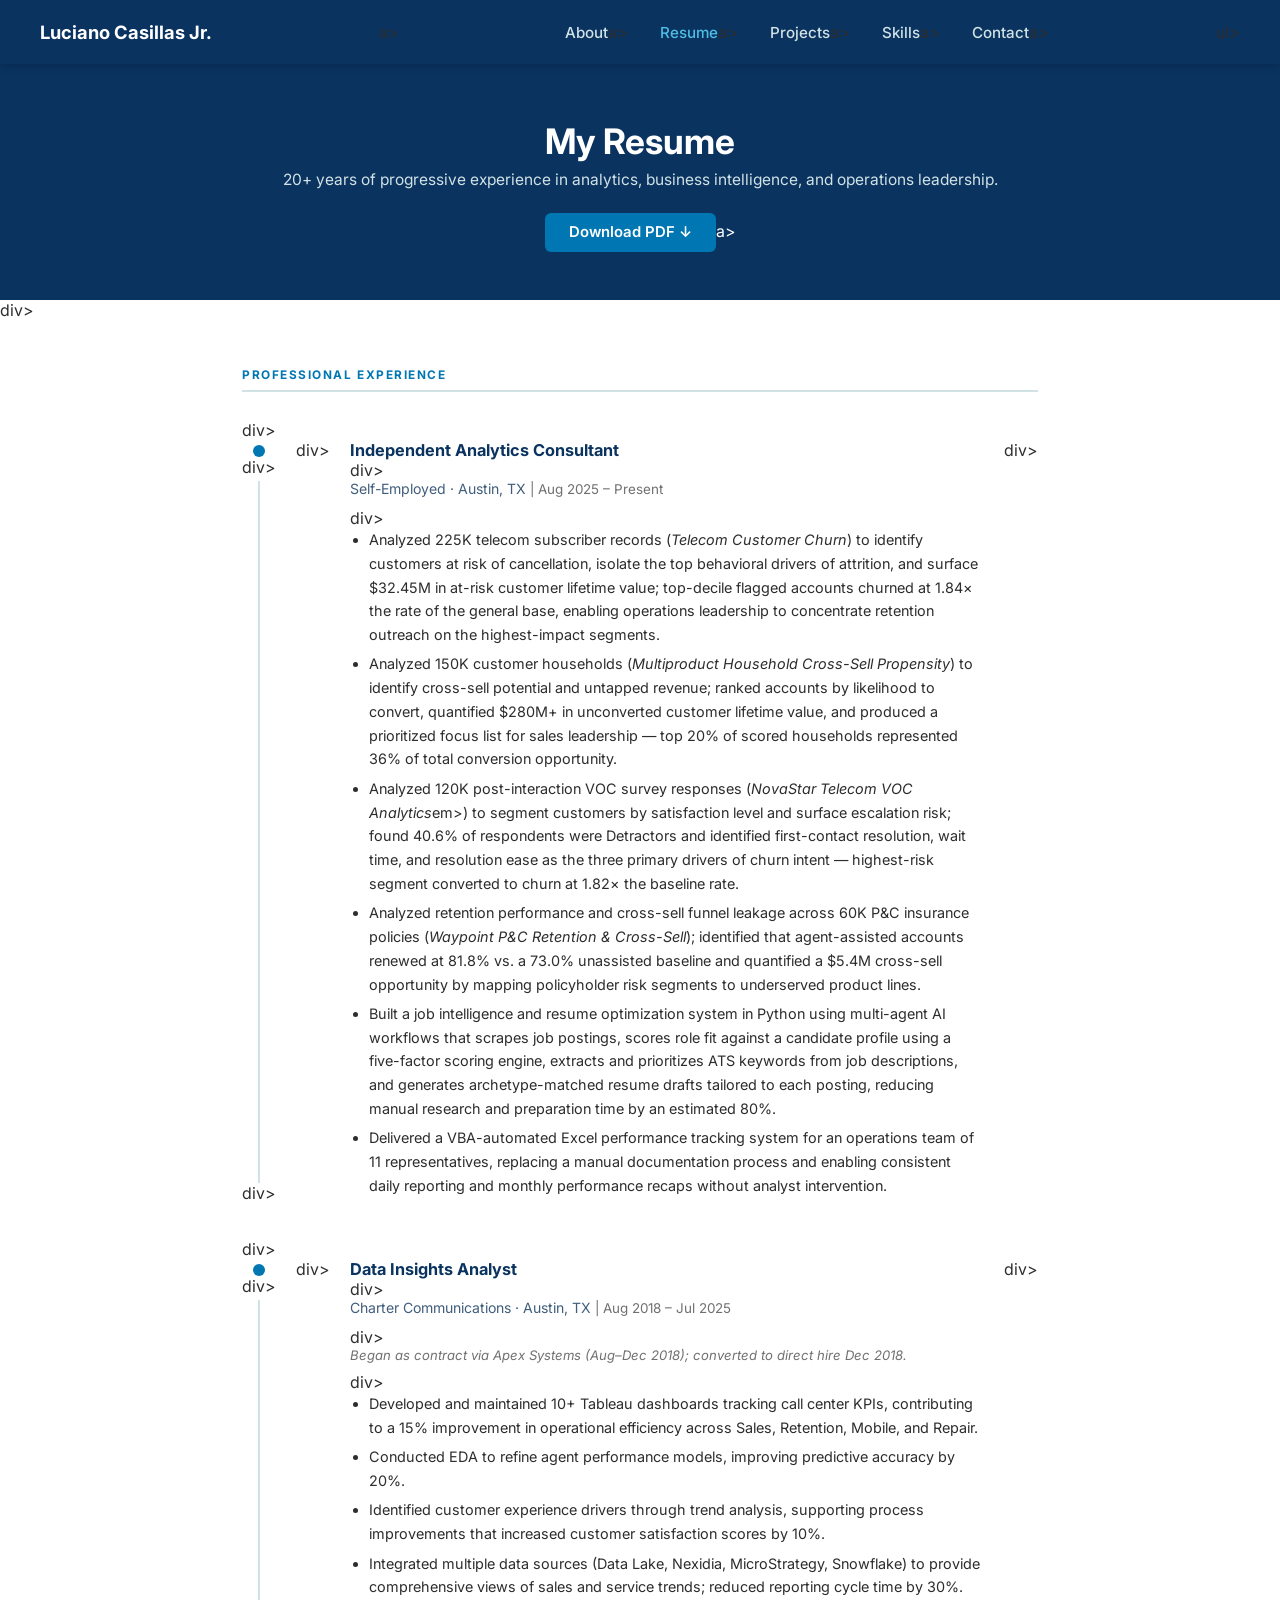
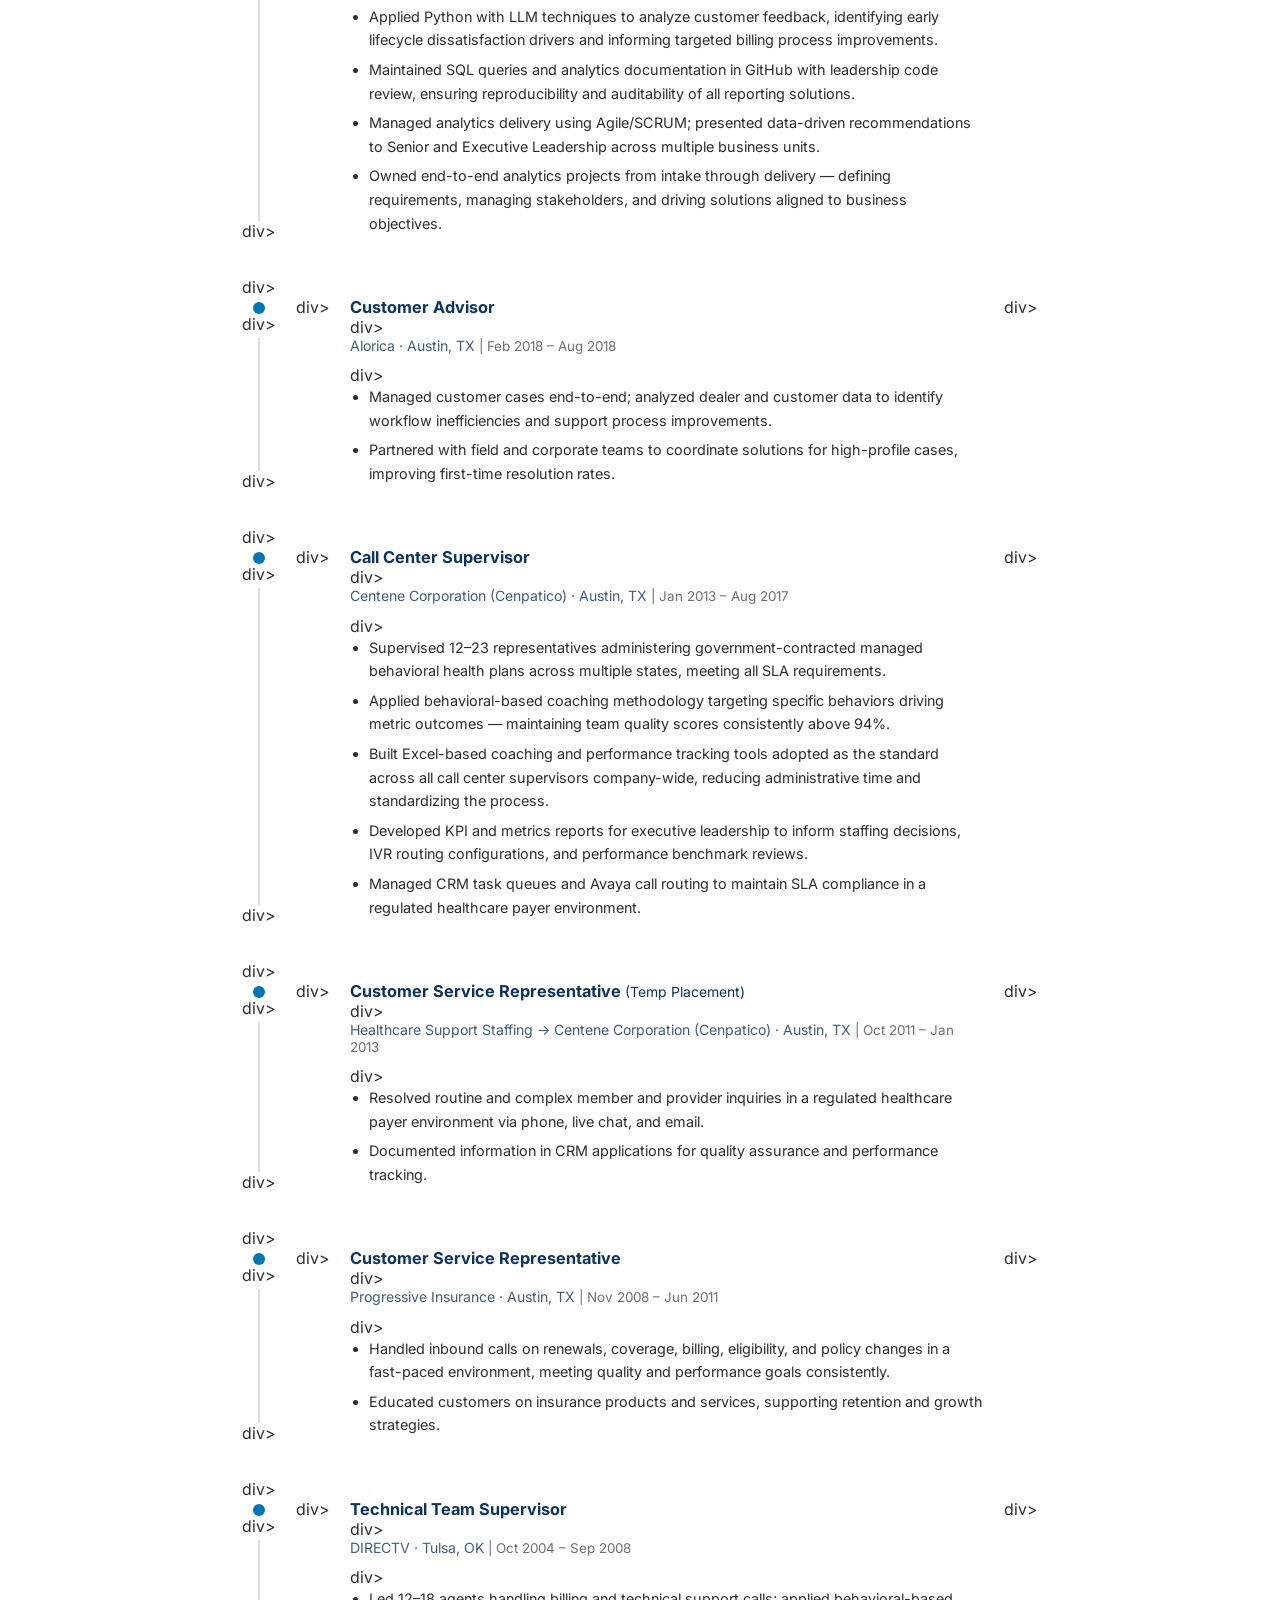
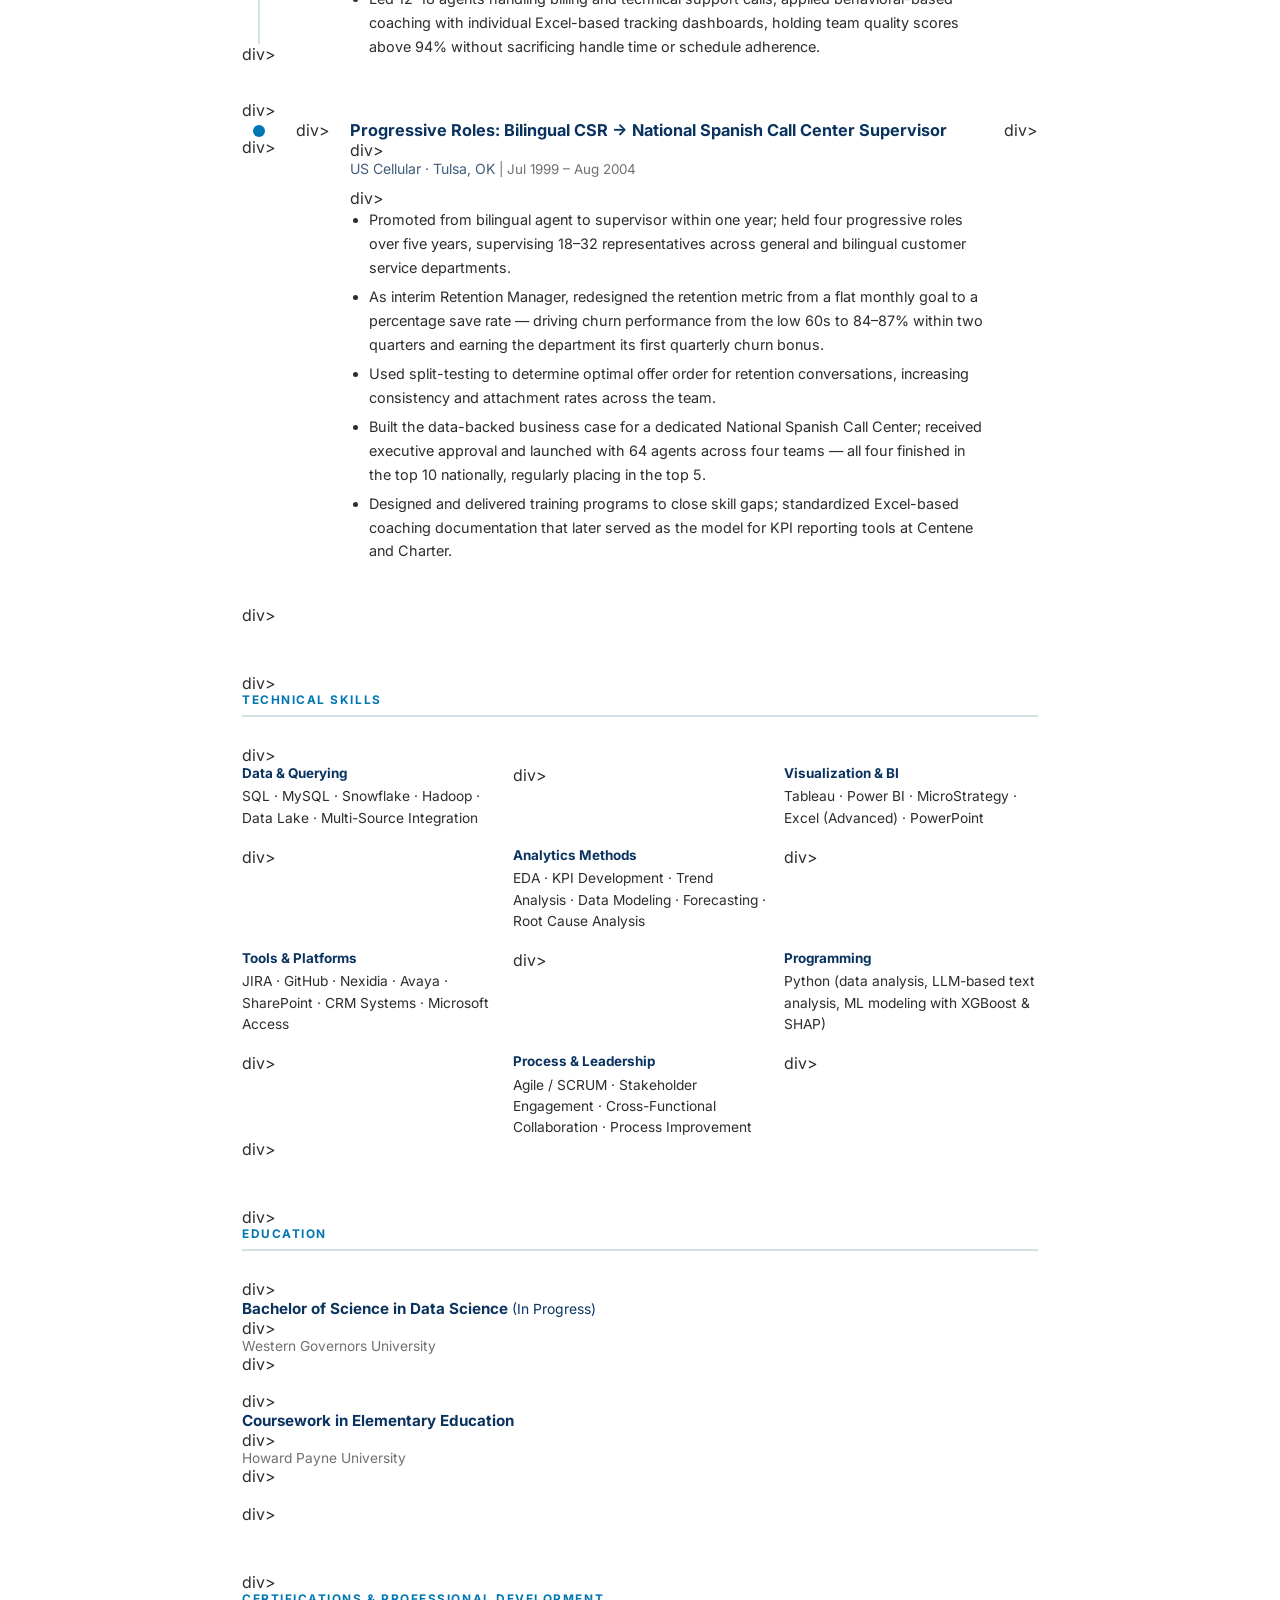
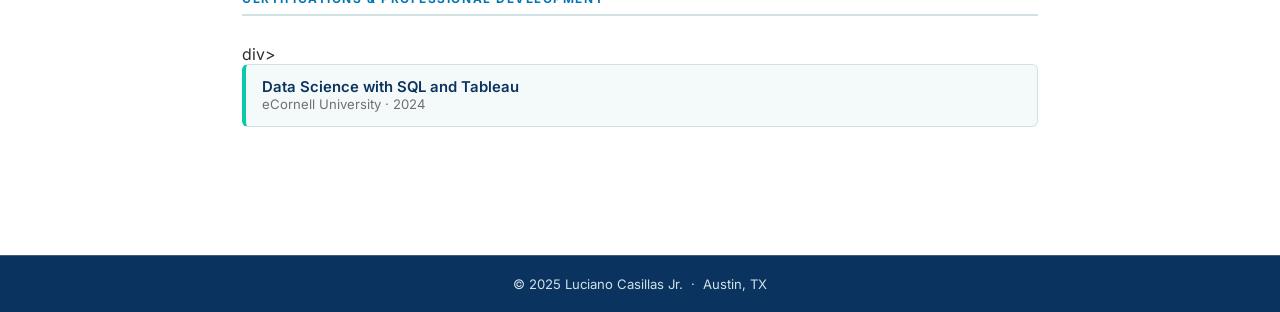
==== commit dc391345: "Add detailed project bullet points to Independent Analytics Consultant role" ====
--- a/resume.html
+++ b/resume.html
@@ -1,302 +1,304 @@
 <!DOCTYPE html>
 <html lang="en">
-<head>
-  <meta charset="UTF-8" />
-  <meta name="viewport" content="width=device-width, initial-scale=1.0"/>
-  <title>Resume — Luciano Casillas Jr.</title>
-  <link rel="preconnect" href="https://fonts.googleapis.com">
-  <link href="https://fonts.googleapis.com/css2?family=Inter:wght@400;500;600;700&display=swap" rel="stylesheet">
-  <style>
-    :root {
-      --navy:      #0A3360;
-      --steel-700: #405E7C;
-      --blue-700:  #0077B3;
-      --blue-500:  #4EBEE5;
-      --steel-300: #D1E2E5;
-      --steel-100: #F4F9FA;
-      --white:     #FFFFFF;
-      --black:     #2D2D2D;
-      --gray-700:  #707070;
-      --green-700: #08CAA9;
-    }
-    *, *::before, *::after { box-sizing: border-box; margin: 0; padding: 0; }
-    body { font-family: 'Inter', sans-serif; background: var(--white); color: var(--black); }
-
-    nav {
-      background: var(--navy); padding: 0 2.5rem;
-      display: flex; align-items: center; justify-content: space-between;
-      height: 64px; position: sticky; top: 0; z-index: 100;
-      box-shadow: 0 2px 8px rgba(0,0,0,0.18);
-    }
-    .nav-brand { color: var(--white); font-size: 1.15rem; font-weight: 700; text-decoration: none; }
-    .nav-links { display: flex; gap: 2rem; list-style: none; }
-    .nav-links a { color: var(--steel-300); text-decoration: none; font-size: 0.95rem; font-weight: 500; transition: color 0.2s; }
-    .nav-links a:hover, .nav-links a.active { color: var(--blue-500); }
-
-    .page-hero {
-      background: var(--navy); color: var(--white);
-      text-align: center; padding: 3.5rem 2rem 3rem;
-    }
-    .page-hero h1 { font-size: 2.2rem; font-weight: 700; margin-bottom: 0.5rem; }
-    .page-hero p { color: var(--steel-300); font-size: 0.97rem; margin-bottom: 1.5rem; }
-    .btn {
-      display: inline-block; padding: 0.65rem 1.5rem;
-      border-radius: 6px; font-size: 0.93rem; font-weight: 600;
-      text-decoration: none; transition: opacity 0.2s;
-    }
-    .btn:hover { opacity: 0.85; }
-    .btn-primary { background: var(--blue-700); color: var(--white); }
-
-    .resume-body { max-width: 860px; margin: 0 auto; padding: 3rem 2rem 5rem; }
-
-    .res-section { margin-bottom: 3rem; }
-    .res-section-title {
-      font-size: 0.74rem; font-weight: 700;
-      text-transform: uppercase; letter-spacing: 0.13em;
-      color: var(--blue-700);
-      border-bottom: 2px solid var(--steel-300);
-      padding-bottom: 0.5rem; margin-bottom: 1.75rem;
-    }
-
-    /* TIMELINE */
-    .exp-item { display: flex; gap: 1.25rem; margin-bottom: 2.25rem; }
-    .exp-dot-col { display: flex; flex-direction: column; align-items: center; padding-top: 5px; }
-    .exp-dot { width: 12px; height: 12px; border-radius: 50%; background: var(--blue-700); flex-shrink: 0; }
-    .exp-line { flex: 1; width: 2px; background: var(--steel-300); margin-top: 4px; }
-    .exp-content { flex: 1; }
-    .exp-role { font-size: 1.02rem; font-weight: 700; color: var(--navy); }
-    .exp-company { font-size: 0.88rem; color: var(--steel-700); margin-bottom: 0.7rem; }
-    .exp-company span { color: var(--gray-700); font-size: 0.84rem; }
-    .exp-note { font-size: 0.82rem; color: var(--gray-700); font-style: italic; margin-bottom: 0.55rem; }
-    .exp-content ul { padding-left: 1.2rem; }
-    .exp-content li { font-size: 0.9rem; color: var(--black); line-height: 1.65; margin-bottom: 0.35rem; }
-
-    /* SKILLS GRID */
-    .skills-grid { display: grid; grid-template-columns: repeat(auto-fit, minmax(195px, 1fr)); gap: 1.1rem; }
-    .skill-group h4 { font-size: 0.84rem; font-weight: 700; color: var(--navy); margin-bottom: 0.35rem; }
-    .skill-group p { font-size: 0.86rem; color: var(--black); line-height: 1.55; }
-
-    /* EDUCATION */
-    .edu-item { margin-bottom: 1.1rem; }
-    .edu-degree { font-size: 0.95rem; font-weight: 700; color: var(--navy); }
-    .edu-school { font-size: 0.86rem; color: var(--gray-700); }
-
-    /* CERTS */
-    .cert-item {
-      display: flex; gap: 0.75rem; align-items: flex-start;
-      padding: 0.85rem 1rem;
-      background: var(--steel-100);
-      border: 1px solid var(--steel-300);
-      border-left: 4px solid var(--green-700);
-      border-radius: 6px; margin-bottom: 0.75rem;
-    }
-    .cert-name { font-size: 0.93rem; font-weight: 600; color: var(--navy); }
-    .cert-org  { font-size: 0.82rem; color: var(--gray-700); }
-
-    footer {
-      background: var(--navy); border-top: 1px solid var(--steel-700);
-      text-align: center; padding: 1.25rem;
-      font-size: 0.82rem; color: var(--steel-300);
-    }
-  </style>
-</head>
-<body>
-
-<nav>
-  <a class="nav-brand" href="index.html">Luciano Casillas Jr.</a>
-  <ul class="nav-links">
-    <li><a href="index.html">About</a></li>
-    <li><a href="resume.html" class="active">Resume</a></li>
-    <li><a href="projects.html">Projects</a></li>
-    <li><a href="skills.html">Skills</a></li>
-    <li><a href="mailto:luciano.casillasjr@outlook.com">Contact</a></li>
-  </ul>
-</nav>
-
-<div class="page-hero">
-  <h1>My Resume</h1>
-  <p>20+ years of progressive experience in analytics, business intelligence, and operations leadership.</p>
-  <!-- Upload your PDF to the repo root and update the href -->
-  <a class="btn btn-primary" href="Luciano-Casillas-Resume.pdf" target="_blank">Download PDF ↓</a>
-</div>
-
-<div class="resume-body">
-
-  <!-- EXPERIENCE -->
-  <div class="res-section">
-    <div class="res-section-title">Professional Experience</div>
-
-    <div class="exp-item">
-      <div class="exp-dot-col"><div class="exp-dot"></div><div class="exp-line"></div></div>
-      <div class="exp-content">
-        <div class="exp-role">Independent Analytics Consultant</div>
-        <div class="exp-company">Self-Employed · Austin, TX <span>| Aug 2025 – Present</span></div>
-        <ul>
-          <li>Designed a telecom churn prediction model in Python (XGBoost, SHAP) translating outputs into business-readable churn drivers actionable by non-technical stakeholders.</li>
-          <li>Built a job intelligence and resume optimization system using multi-agent AI workflows — scraping postings, scoring fit via a five-factor engine, extracting ATS keywords, and generating archetype-matched resume drafts, reducing preparation time by ~80%.</li>
-          <li>Delivered a VBA-automated Excel performance tracking system for an 11-person operations team, replacing manual documentation with consistent daily reporting and monthly recaps without analyst intervention.</li>
-          <li>Completed Maven Analytics coursework in Tableau Desktop certification prep and AI-assisted analytics, applying frameworks directly to active portfolio projects.</li>
-        </ul>
-      </div>
+  <head>
+      <meta charset="UTF-8" />
+      <meta name="viewport" content="width=device-width, initial-scale=1.0"/>
+      <title>Resume — Luciano Casillas Jr.</title>
+    <link rel="preconnect" href="https://fonts.googleapis.com">
+    <link href="https://fonts.googleapis.com/css2?family=Inter:wght@400;500;600;700&display=swap" rel="stylesheet">
+    <style>
+          :root {
+                  --navy:      #0A3360;
+                  --steel-700: #405E7C;
+                  --blue-700:  #0077B3;
+                  --blue-500:  #4EBEE5;
+                  --steel-300: #D1E2E5;
+                  --steel-100: #F4F9FA;
+                  --white:     #FFFFFF;
+                  --black:     #2D2D2D;
+                  --gray-700:  #707070;
+                  --green-700: #08CAA9;
+          }
+          *, *::before, *::after { box-sizing: border-box; margin: 0; padding: 0; }
+          body { font-family: 'Inter', sans-serif; background: var(--white); color: var(--black); }
+
+          nav {
+                  background: var(--navy); padding: 0 2.5rem;
+                  display: flex; align-items: center; justify-content: space-between;
+                  height: 64px; position: sticky; top: 0; z-index: 100;
+                  box-shadow: 0 2px 8px rgba(0,0,0,0.18);
+          }
+          .nav-brand { color: var(--white); font-size: 1.15rem; font-weight: 700; text-decoration: none; }
+          .nav-links { display: flex; gap: 2rem; list-style: none; }
+          .nav-links a { color: var(--steel-300); text-decoration: none; font-size: 0.95rem; font-weight: 500; transition: color 0.2s; }
+          .nav-links a:hover, .nav-links a.active { color: var(--blue-500); }
+
+          .page-hero {
+                  background: var(--navy); color: var(--white);
+                  text-align: center; padding: 3.5rem 2rem 3rem;
+          }
+          .page-hero h1 { font-size: 2.2rem; font-weight: 700; margin-bottom: 0.5rem; }
+          .page-hero p { color: var(--steel-300); font-size: 0.97rem; margin-bottom: 1.5rem; }
+          .btn {
+                  display: inline-block; padding: 0.65rem 1.5rem;
+                  border-radius: 6px; font-size: 0.93rem; font-weight: 600;
+                  text-decoration: none; transition: opacity 0.2s;
+          }
+          .btn:hover { opacity: 0.85; }
+          .btn-primary { background: var(--blue-700); color: var(--white); }
+
+          .resume-body { max-width: 860px; margin: 0 auto; padding: 3rem 2rem 5rem; }
+
+          .res-section { margin-bottom: 3rem; }
+          .res-section-title {
+                  font-size: 0.74rem; font-weight: 700;
+                  text-transform: uppercase; letter-spacing: 0.13em;
+                  color: var(--blue-700);
+                  border-bottom: 2px solid var(--steel-300);
+                  padding-bottom: 0.5rem; margin-bottom: 1.75rem;
+          }
+
+          /* TIMELINE */
+          .exp-item { display: flex; gap: 1.25rem; margin-bottom: 2.25rem; }
+          .exp-dot-col { display: flex; flex-direction: column; align-items: center; padding-top: 5px; }
+          .exp-dot { width: 12px; height: 12px; border-radius: 50%; background: var(--blue-700); flex-shrink: 0; }
+          .exp-line { flex: 1; width: 2px; background: var(--steel-300); margin-top: 4px; }
+          .exp-content { flex: 1; }
+          .exp-role { font-size: 1.02rem; font-weight: 700; color: var(--navy); }
+          .exp-company { font-size: 0.88rem; color: var(--steel-700); margin-bottom: 0.7rem; }
+          .exp-company span { color: var(--gray-700); font-size: 0.84rem; }
+          .exp-note { font-size: 0.82rem; color: var(--gray-700); font-style: italic; margin-bottom: 0.55rem; }
+          .exp-content ul { padding-left: 1.2rem; }
+          .exp-content li { font-size: 0.9rem; color: var(--black); line-height: 1.65; margin-bottom: 0.35rem; }
+
+          /* SKILLS GRID */
+          .skills-grid { display: grid; grid-template-columns: repeat(auto-fit, minmax(195px, 1fr)); gap: 1.1rem; }
+          .skill-group h4 { font-size: 0.84rem; font-weight: 700; color: var(--navy); margin-bottom: 0.35rem; }
+          .skill-group p { font-size: 0.86rem; color: var(--black); line-height: 1.55; }
+
+          /* EDUCATION */
+          .edu-item { margin-bottom: 1.1rem; }
+          .edu-degree { font-size: 0.95rem; font-weight: 700; color: var(--navy); }
+          .edu-school { font-size: 0.86rem; color: var(--gray-700); }
+
+          /* CERTS */
+          .cert-item {
+                  display: flex; gap: 0.75rem; align-items: flex-start;
+                  padding: 0.85rem 1rem;
+                  background: var(--steel-100);
+                  border: 1px solid var(--steel-300);
+                  border-left: 4px solid var(--green-700);
+                  border-radius: 6px; margin-bottom: 0.75rem;
+          }
+          .cert-name { font-size: 0.93rem; font-weight: 600; color: var(--navy); }
+          .cert-org { font-size: 0.82rem; color: var(--gray-700); }
+
+          footer {
+                  background: var(--navy); border-top: 1px solid var(--steel-700);
+                  text-align: center; padding: 1.25rem;
+                  font-size: 0.82rem; color: var(--steel-300);
+          }
+        </style>
+  </head>
+  <body>
+
+    <nav>
+        <a class="nav-brand" href="index.html">Luciano Casillas Jr.</a>a>
+        <ul class="nav-links">
+              <li><a href="index.html">About</a>a></li>
+            <li><a href="resume.html" class="active">Resume</a>a></li>
+            <li><a href="projects.html">Projects</a>a></li>
+            <li><a href="skills.html">Skills</a>a></li>
+            <li><a href="mailto:luciano.casillasjr@outlook.com">Contact</a>a></li>
+        </ul>ul>
+    </nav>
+  
+  <div class="page-hero">
+    <h1>My Resume</h1>
+    <p>20+ years of progressive experience in analytics, business intelligence, and operations leadership.</p>
+    <!-- Upload your PDF to the repo root and update the href -->
+    <a class="btn btn-primary" href="Luciano-Casillas-Resume.pdf" target="_blank">Download PDF &#8595;</a>a>
+  </div>div>
+  
+  <div class="resume-body">
+  
+    <!-- EXPERIENCE -->
+    <div class="res-section">
+        <div class="res-section-title">Professional Experience</div>div>
+    
+        <div class="exp-item">
+              <div class="exp-dot-col"><div class="exp-dot"></div>div><div class="exp-line"></div>div></div>div>
+              <div class="exp-content">
+                      <div class="exp-role">Independent Analytics Consultant</div>div>
+                      <div class="exp-company">Self-Employed &middot; Austin, TX <span>| Aug 2025 &ndash; Present</span></div>div>
+                      <ul>
+                                  <li>Analyzed 225K telecom subscriber records (<em>Telecom Customer Churn</em>) to identify customers at risk of cancellation, isolate the top behavioral drivers of attrition, and surface $32.45M in at-risk customer lifetime value; top-decile flagged accounts churned at 1.84&times; the rate of the general base, enabling operations leadership to concentrate retention outreach on the highest-impact segments.</li>
+                                <li>Analyzed 150K customer households (<em>Multiproduct Household Cross-Sell Propensity</em>) to identify cross-sell potential and untapped revenue; ranked accounts by likelihood to convert, quantified $280M+ in unconverted customer lifetime value, and produced a prioritized focus list for sales leadership &mdash; top 20% of scored households represented 36% of total conversion opportunity.</li>
+                                <li>Analyzed 120K post-interaction VOC survey responses (<em>NovaStar Telecom VOC Analytics</em>em>) to segment customers by satisfaction level and surface escalation risk; found 40.6% of respondents were Detractors and identified first-contact resolution, wait time, and resolution ease as the three primary drivers of churn intent &mdash; highest-risk segment converted to churn at 1.82&times; the baseline rate.</li>
+                                <li>Analyzed retention performance and cross-sell funnel leakage across 60K P&amp;C insurance policies (<em>Waypoint P&amp;C Retention &amp; Cross-Sell</em>); identified that agent-assisted accounts renewed at 81.8% vs. a 73.0% unassisted baseline and quantified a $5.4M cross-sell opportunity by mapping policyholder risk segments to underserved product lines.</li>
+                                <li>Built a job intelligence and resume optimization system in Python using multi-agent AI workflows that scrapes job postings, scores role fit against a candidate profile using a five-factor scoring engine, extracts and prioritizes ATS keywords from job descriptions, and generates archetype-matched resume drafts tailored to each posting, reducing manual research and preparation time by an estimated 80%.</li>
+                                <li>Delivered a VBA-automated Excel performance tracking system for an operations team of 11 representatives, replacing a manual documentation process and enabling consistent daily reporting and monthly performance recaps without analyst intervention.</li>
+                      </ul>
+              </div>div>
+        </div>div>
+    
+        <div class="exp-item">
+              <div class="exp-dot-col"><div class="exp-dot"></div>div><div class="exp-line"></div>div></div>div>
+              <div class="exp-content">
+                      <div class="exp-role">Data Insights Analyst</div>div>
+                      <div class="exp-company">Charter Communications &middot; Austin, TX <span>| Aug 2018 &ndash; Jul 2025</span></div>div>
+                      <div class="exp-note">Began as contract via Apex Systems (Aug&ndash;Dec 2018); converted to direct hire Dec 2018.</div>div>
+                      <ul>
+                                <li>Developed and maintained 10+ Tableau dashboards tracking call center KPIs, contributing to a 15% improvement in operational efficiency across Sales, Retention, Mobile, and Repair.</li>
+                                <li>Conducted EDA to refine agent performance models, improving predictive accuracy by 20%.</li>
+                                <li>Identified customer experience drivers through trend analysis, supporting process improvements that increased customer satisfaction scores by 10%.</li>
+                                <li>Integrated multiple data sources (Data Lake, Nexidia, MicroStrategy, Snowflake) to provide comprehensive views of sales and service trends; reduced reporting cycle time by 30%.</li>
+                                <li>Applied Python with LLM techniques to analyze customer feedback, identifying early lifecycle dissatisfaction drivers and informing targeted billing process improvements.</li>
+                                <li>Maintained SQL queries and analytics documentation in GitHub with leadership code review, ensuring reproducibility and auditability of all reporting solutions.</li>
+                                <li>Managed analytics delivery using Agile/SCRUM; presented data-driven recommendations to Senior and Executive Leadership across multiple business units.</li>
+                                <li>Owned end-to-end analytics projects from intake through delivery &mdash; defining requirements, managing stakeholders, and driving solutions aligned to business objectives.</li>
+                      </ul>
+              </div>div>
+        </div>div>
+    
+        <div class="exp-item">
+              <div class="exp-dot-col"><div class="exp-dot"></div>div><div class="exp-line"></div>div></div>div>
+              <div class="exp-content">
+                      <div class="exp-role">Customer Advisor</div>div>
+                      <div class="exp-company">Alorica &middot; Austin, TX <span>| Feb 2018 &ndash; Aug 2018</span></div>div>
+                      <ul>
+                                <li>Managed customer cases end-to-end; analyzed dealer and customer data to identify workflow inefficiencies and support process improvements.</li>
+                                <li>Partnered with field and corporate teams to coordinate solutions for high-profile cases, improving first-time resolution rates.</li>
+                      </ul>
+              </div>div>
+        </div>div>
+    
+        <div class="exp-item">
+              <div class="exp-dot-col"><div class="exp-dot"></div>div><div class="exp-line"></div>div></div>div>
+              <div class="exp-content">
+                      <div class="exp-role">Call Center Supervisor</div>div>
+                      <div class="exp-company">Centene Corporation (Cenpatico) &middot; Austin, TX <span>| Jan 2013 &ndash; Aug 2017</span></div>div>
+                      <ul>
+                                <li>Supervised 12&ndash;23 representatives administering government-contracted managed behavioral health plans across multiple states, meeting all SLA requirements.</li>
+                                <li>Applied behavioral-based coaching methodology targeting specific behaviors driving metric outcomes &mdash; maintaining team quality scores consistently above 94%.</li>
+                                <li>Built Excel-based coaching and performance tracking tools adopted as the standard across all call center supervisors company-wide, reducing administrative time and standardizing the process.</li>
+                                <li>Developed KPI and metrics reports for executive leadership to inform staffing decisions, IVR routing configurations, and performance benchmark reviews.</li>
+                                <li>Managed CRM task queues and Avaya call routing to maintain SLA compliance in a regulated healthcare payer environment.</li>
+                      </ul>
+              </div>div>
+        </div>div>
+    
+        <div class="exp-item">
+              <div class="exp-dot-col"><div class="exp-dot"></div>div><div class="exp-line"></div>div></div>div>
+              <div class="exp-content">
+                      <div class="exp-role">Customer Service Representative <span style="font-weight:400;font-size:0.87rem;">(Temp Placement)</span></div>div>
+                      <div class="exp-company">Healthcare Support Staffing &rarr; Centene Corporation (Cenpatico) &middot; Austin, TX <span>| Oct 2011 &ndash; Jan 2013</span></div>div>
+                      <ul>
+                                <li>Resolved routine and complex member and provider inquiries in a regulated healthcare payer environment via phone, live chat, and email.</li>
+                                <li>Documented information in CRM applications for quality assurance and performance tracking.</li>
+                      </ul>
+              </div>div>
+        </div>div>
+    
+        <div class="exp-item">
+              <div class="exp-dot-col"><div class="exp-dot"></div>div><div class="exp-line"></div>div></div>div>
+              <div class="exp-content">
+                      <div class="exp-role">Customer Service Representative</div>div>
+                      <div class="exp-company">Progressive Insurance &middot; Austin, TX <span>| Nov 2008 &ndash; Jun 2011</span></div>div>
+                      <ul>
+                                <li>Handled inbound calls on renewals, coverage, billing, eligibility, and policy changes in a fast-paced environment, meeting quality and performance goals consistently.</li>
+                                <li>Educated customers on insurance products and services, supporting retention and growth strategies.</li>
+                      </ul>
+              </div>div>
+        </div>div>
+    
+        <div class="exp-item">
+              <div class="exp-dot-col"><div class="exp-dot"></div>div><div class="exp-line"></div>div></div>div>
+              <div class="exp-content">
+                      <div class="exp-role">Technical Team Supervisor</div>div>
+                      <div class="exp-company">DIRECTV &middot; Tulsa, OK <span>| Oct 2004 &ndash; Sep 2008</span></div>div>
+                      <ul>
+                                <li>Led 12&ndash;18 agents handling billing and technical support calls; applied behavioral-based coaching with individual Excel-based tracking dashboards, holding team quality scores above 94% without sacrificing handle time or schedule adherence.</li>
+                      </ul>
+              </div>div>
+        </div>div>
+    
+        <div class="exp-item">
+              <div class="exp-dot-col"><div class="exp-dot"></div>div></div>div>
+              <div class="exp-content">
+                      <div class="exp-role">Progressive Roles: Bilingual CSR &rarr; National Spanish Call Center Supervisor</div>div>
+                      <div class="exp-company">US Cellular &middot; Tulsa, OK <span>| Jul 1999 &ndash; Aug 2004</span></div>div>
+                      <ul>
+                                <li>Promoted from bilingual agent to supervisor within one year; held four progressive roles over five years, supervising 18&ndash;32 representatives across general and bilingual customer service departments.</li>
+                                <li>As interim Retention Manager, redesigned the retention metric from a flat monthly goal to a percentage save rate &mdash; driving churn performance from the low 60s to 84&ndash;87% within two quarters and earning the department its first quarterly churn bonus.</li>
+                                <li>Used split-testing to determine optimal offer order for retention conversations, increasing consistency and attachment rates across the team.</li>
+                                <li>Built the data-backed business case for a dedicated National Spanish Call Center; received executive approval and launched with 64 agents across four teams &mdash; all four finished in the top 10 nationally, regularly placing in the top 5.</li>
+                                <li>Designed and delivered training programs to close skill gaps; standardized Excel-based coaching documentation that later served as the model for KPI reporting tools at Centene and Charter.</li>
+                      </ul>
+              </div>div>
+        </div>div>
+    
+    </div>div><!-- /experience -->
+  
+    <!-- TECHNICAL SKILLS -->
+    <div class="res-section">
+        <div class="res-section-title">Technical Skills</div>div>
+        <div class="skills-grid">
+              <div class="skill-group">
+                      <h4>Data &amp; Querying</h4>
+                      <p>SQL &middot; MySQL &middot; Snowflake &middot; Hadoop &middot; Data Lake &middot; Multi-Source Integration</p>
+              </div>div>
+              <div class="skill-group">
+                      <h4>Visualization &amp; BI</h4>
+                      <p>Tableau &middot; Power BI &middot; MicroStrategy &middot; Excel (Advanced) &middot; PowerPoint</p>
+              </div>div>
+              <div class="skill-group">
+                      <h4>Analytics Methods</h4>
+                      <p>EDA &middot; KPI Development &middot; Trend Analysis &middot; Data Modeling &middot; Forecasting &middot; Root Cause Analysis</p>
+              </div>div>
+              <div class="skill-group">
+                      <h4>Tools &amp; Platforms</h4>
+                      <p>JIRA &middot; GitHub &middot; Nexidia &middot; Avaya &middot; SharePoint &middot; CRM Systems &middot; Microsoft Access</p>
+              </div>div>
+              <div class="skill-group">
+                      <h4>Programming</h4>
+                      <p>Python (data analysis, LLM-based text analysis, ML modeling with XGBoost &amp; SHAP)</p>
+              </div>div>
+              <div class="skill-group">
+                      <h4>Process &amp; Leadership</h4>
+                      <p>Agile / SCRUM &middot; Stakeholder Engagement &middot; Cross-Functional Collaboration &middot; Process Improvement</p>
+              </div>div>
+        </div>div>
+    </div>div>
+  
+    <!-- EDUCATION -->
+    <div class="res-section">
+        <div class="res-section-title">Education</div>div>
+        <div class="edu-item">
+              <div class="edu-degree">Bachelor of Science in Data Science <span style="font-weight:400;font-size:0.87rem;">(In Progress)</span></div>div>
+              <div class="edu-school">Western Governors University</div>div>
+        </div>div>
+        <div class="edu-item">
+              <div class="edu-degree">Coursework in Elementary Education</div>div>
+              <div class="edu-school">Howard Payne University</div>div>
+        </div>div>
+    </div>div>
+  
+    <!-- CERTIFICATIONS -->
+    <div class="res-section">
+        <div class="res-section-title">Certifications &amp; Professional Development</div>div>
+        <div class="cert-item">
+              <div>
+                        <div class="cert-name">Data Science with SQL and Tableau</div>
+                        <div class="cert-org">eCornell University &middot; 2024</div>
+              </div>
+        </div>
+          <!-- Add additional cert-item blocks here as you earn more certifications -->
     </div>
 
-    <div class="exp-item">
-      <div class="exp-dot-col"><div class="exp-dot"></div><div class="exp-line"></div></div>
-      <div class="exp-content">
-        <div class="exp-role">Data Insights Analyst</div>
-        <div class="exp-company">Charter Communications · Austin, TX <span>| Aug 2018 – Jul 2025</span></div>
-        <div class="exp-note">Began as contract via Apex Systems (Aug–Dec 2018); converted to direct hire Dec 2018.</div>
-        <ul>
-          <li>Developed and maintained 10+ Tableau dashboards tracking call center KPIs, contributing to a 15% improvement in operational efficiency across Sales, Retention, Mobile, and Repair.</li>
-          <li>Conducted EDA to refine agent performance models, improving predictive accuracy by 20%.</li>
-          <li>Identified customer experience drivers through trend analysis, supporting process improvements that increased customer satisfaction scores by 10%.</li>
-          <li>Integrated multiple data sources (Data Lake, Nexidia, MicroStrategy, Snowflake) to provide comprehensive views of sales and service trends; reduced reporting cycle time by 30%.</li>
-          <li>Applied Python with LLM techniques to analyze customer feedback, identifying early lifecycle dissatisfaction drivers and informing targeted billing process improvements.</li>
-          <li>Maintained SQL queries and analytics documentation in GitHub with leadership code review, ensuring reproducibility and auditability of all reporting solutions.</li>
-          <li>Managed analytics delivery using Agile/SCRUM; presented data-driven recommendations to Senior and Executive Leadership across multiple business units.</li>
-          <li>Owned end-to-end analytics projects from intake through delivery — defining requirements, managing stakeholders, and driving solutions aligned to business objectives.</li>
-        </ul>
-      </div>
-    </div>
-
-    <div class="exp-item">
-      <div class="exp-dot-col"><div class="exp-dot"></div><div class="exp-line"></div></div>
-      <div class="exp-content">
-        <div class="exp-role">Customer Advisor</div>
-        <div class="exp-company">Alorica · Austin, TX <span>| Feb 2018 – Aug 2018</span></div>
-        <ul>
-          <li>Managed customer cases end-to-end; analyzed dealer and customer data to identify workflow inefficiencies and support process improvements.</li>
-          <li>Partnered with field and corporate teams to coordinate solutions for high-profile cases, improving first-time resolution rates.</li>
-        </ul>
-      </div>
-    </div>
-
-    <div class="exp-item">
-      <div class="exp-dot-col"><div class="exp-dot"></div><div class="exp-line"></div></div>
-      <div class="exp-content">
-        <div class="exp-role">Call Center Supervisor</div>
-        <div class="exp-company">Centene Corporation (Cenpatico) · Austin, TX <span>| Jan 2013 – Aug 2017</span></div>
-        <ul>
-          <li>Supervised 12–23 representatives administering government-contracted managed behavioral health plans across multiple states, meeting all SLA requirements.</li>
-          <li>Applied behavioral-based coaching methodology targeting specific behaviors driving metric outcomes — maintaining team quality scores consistently above 94%.</li>
-          <li>Built Excel-based coaching and performance tracking tools adopted as the standard across all call center supervisors company-wide, reducing administrative time and standardizing the process.</li>
-          <li>Developed KPI and metrics reports for executive leadership to inform staffing decisions, IVR routing configurations, and performance benchmark reviews.</li>
-          <li>Managed CRM task queues and Avaya call routing to maintain SLA compliance in a regulated healthcare payer environment.</li>
-        </ul>
-      </div>
-    </div>
-
-    <div class="exp-item">
-      <div class="exp-dot-col"><div class="exp-dot"></div><div class="exp-line"></div></div>
-      <div class="exp-content">
-        <div class="exp-role">Customer Service Representative <span style="font-weight:400;font-size:0.87rem;">(Temp Placement)</span></div>
-        <div class="exp-company">Healthcare Support Staffing → Centene Corporation (Cenpatico) · Austin, TX <span>| Oct 2011 – Jan 2013</span></div>
-        <ul>
-          <li>Resolved routine and complex member and provider inquiries in a regulated healthcare payer environment via phone, live chat, and email.</li>
-          <li>Documented information in CRM applications for quality assurance and performance tracking.</li>
-        </ul>
-      </div>
-    </div>
-
-    <div class="exp-item">
-      <div class="exp-dot-col"><div class="exp-dot"></div><div class="exp-line"></div></div>
-      <div class="exp-content">
-        <div class="exp-role">Customer Service Representative</div>
-        <div class="exp-company">Progressive Insurance · Austin, TX <span>| Nov 2008 – Jun 2011</span></div>
-        <ul>
-          <li>Handled inbound calls on renewals, coverage, billing, eligibility, and policy changes in a fast-paced environment, meeting quality and performance goals consistently.</li>
-          <li>Educated customers on insurance products and services, supporting retention and growth strategies.</li>
-        </ul>
-      </div>
-    </div>
-
-    <div class="exp-item">
-      <div class="exp-dot-col"><div class="exp-dot"></div><div class="exp-line"></div></div>
-      <div class="exp-content">
-        <div class="exp-role">Technical Team Supervisor</div>
-        <div class="exp-company">DIRECTV · Tulsa, OK <span>| Oct 2004 – Sep 2008</span></div>
-        <ul>
-          <li>Led 12–18 agents handling billing and technical support calls; applied behavioral-based coaching with individual Excel-based tracking dashboards, holding team quality scores above 94% without sacrificing handle time or schedule adherence.</li>
-        </ul>
-      </div>
-    </div>
-
-    <div class="exp-item">
-      <div class="exp-dot-col"><div class="exp-dot"></div></div>
-      <div class="exp-content">
-        <div class="exp-role">Progressive Roles: Bilingual CSR → National Spanish Call Center Supervisor</div>
-        <div class="exp-company">US Cellular · Tulsa, OK <span>| Jul 1999 – Aug 2004</span></div>
-        <ul>
-          <li>Promoted from bilingual agent to supervisor within one year; held four progressive roles over five years, supervising 18–32 representatives across general and bilingual customer service departments.</li>
-          <li>As interim Retention Manager, redesigned the retention metric from a flat monthly goal to a percentage save rate — driving churn performance from the low 60s to 84–87% within two quarters and earning the department its first quarterly churn bonus.</li>
-          <li>Used split-testing to determine optimal offer order for retention conversations, increasing consistency and attachment rates across the team.</li>
-          <li>Built the data-backed business case for a dedicated National Spanish Call Center; received executive approval and launched with 64 agents across four teams — all four finished in the top 10 nationally, regularly placing in the top 5.</li>
-          <li>Designed and delivered training programs to close skill gaps; standardized Excel-based coaching documentation that later served as the model for KPI reporting tools at Centene and Charter.</li>
-        </ul>
-      </div>
-    </div>
-
-  </div><!-- /experience -->
-
-  <!-- TECHNICAL SKILLS -->
-  <div class="res-section">
-    <div class="res-section-title">Technical Skills</div>
-    <div class="skills-grid">
-      <div class="skill-group">
-        <h4>Data &amp; Querying</h4>
-        <p>SQL · MySQL · Snowflake · Hadoop · Data Lake · Multi-Source Integration</p>
-      </div>
-      <div class="skill-group">
-        <h4>Visualization &amp; BI</h4>
-        <p>Tableau · Power BI · MicroStrategy · Excel (Advanced) · PowerPoint</p>
-      </div>
-      <div class="skill-group">
-        <h4>Analytics Methods</h4>
-        <p>EDA · KPI Development · Trend Analysis · Data Modeling · Forecasting · Root Cause Analysis</p>
-      </div>
-      <div class="skill-group">
-        <h4>Tools &amp; Platforms</h4>
-        <p>JIRA · GitHub · Nexidia · Avaya · SharePoint · CRM Systems · Microsoft Access</p>
-      </div>
-      <div class="skill-group">
-        <h4>Programming</h4>
-        <p>Python (data analysis, LLM-based text analysis, ML modeling with XGBoost &amp; SHAP)</p>
-      </div>
-      <div class="skill-group">
-        <h4>Process &amp; Leadership</h4>
-        <p>Agile / SCRUM · Stakeholder Engagement · Cross-Functional Collaboration · Process Improvement</p>
-      </div>
-    </div>
-  </div>
-
-  <!-- EDUCATION -->
-  <div class="res-section">
-    <div class="res-section-title">Education</div>
-    <div class="edu-item">
-      <div class="edu-degree">Bachelor of Science in Data Science <span style="font-weight:400;font-size:0.87rem;">(In Progress)</span></div>
-      <div class="edu-school">Western Governors University</div>
-    </div>
-    <div class="edu-item">
-      <div class="edu-degree">Coursework in Elementary Education</div>
-      <div class="edu-school">Howard Payne University</div>
-    </div>
-  </div>
-
-  <!-- CERTIFICATIONS -->
-  <div class="res-section">
-    <div class="res-section-title">Certifications &amp; Professional Development</div>
-    <div class="cert-item">
-      <div>
-        <div class="cert-name">Data Science with SQL and Tableau</div>
-        <div class="cert-org">eCornell University · 2024</div>
-      </div>
-    </div>
-    <!-- Add additional cert-item blocks here as you earn more certifications -->
-  </div>
-
-</div><!-- /resume-body -->
-
-<footer>&copy; 2025 Luciano Casillas Jr. &nbsp;·&nbsp; Austin, TX</footer>
-
-</body>
+  </div><!-- /resume-body -->
+
+    <footer>&copy; 2025 Luciano Casillas Jr. &nbsp;&middot;&nbsp; Austin, TX</footer>
+  
+  </body>
 </html>
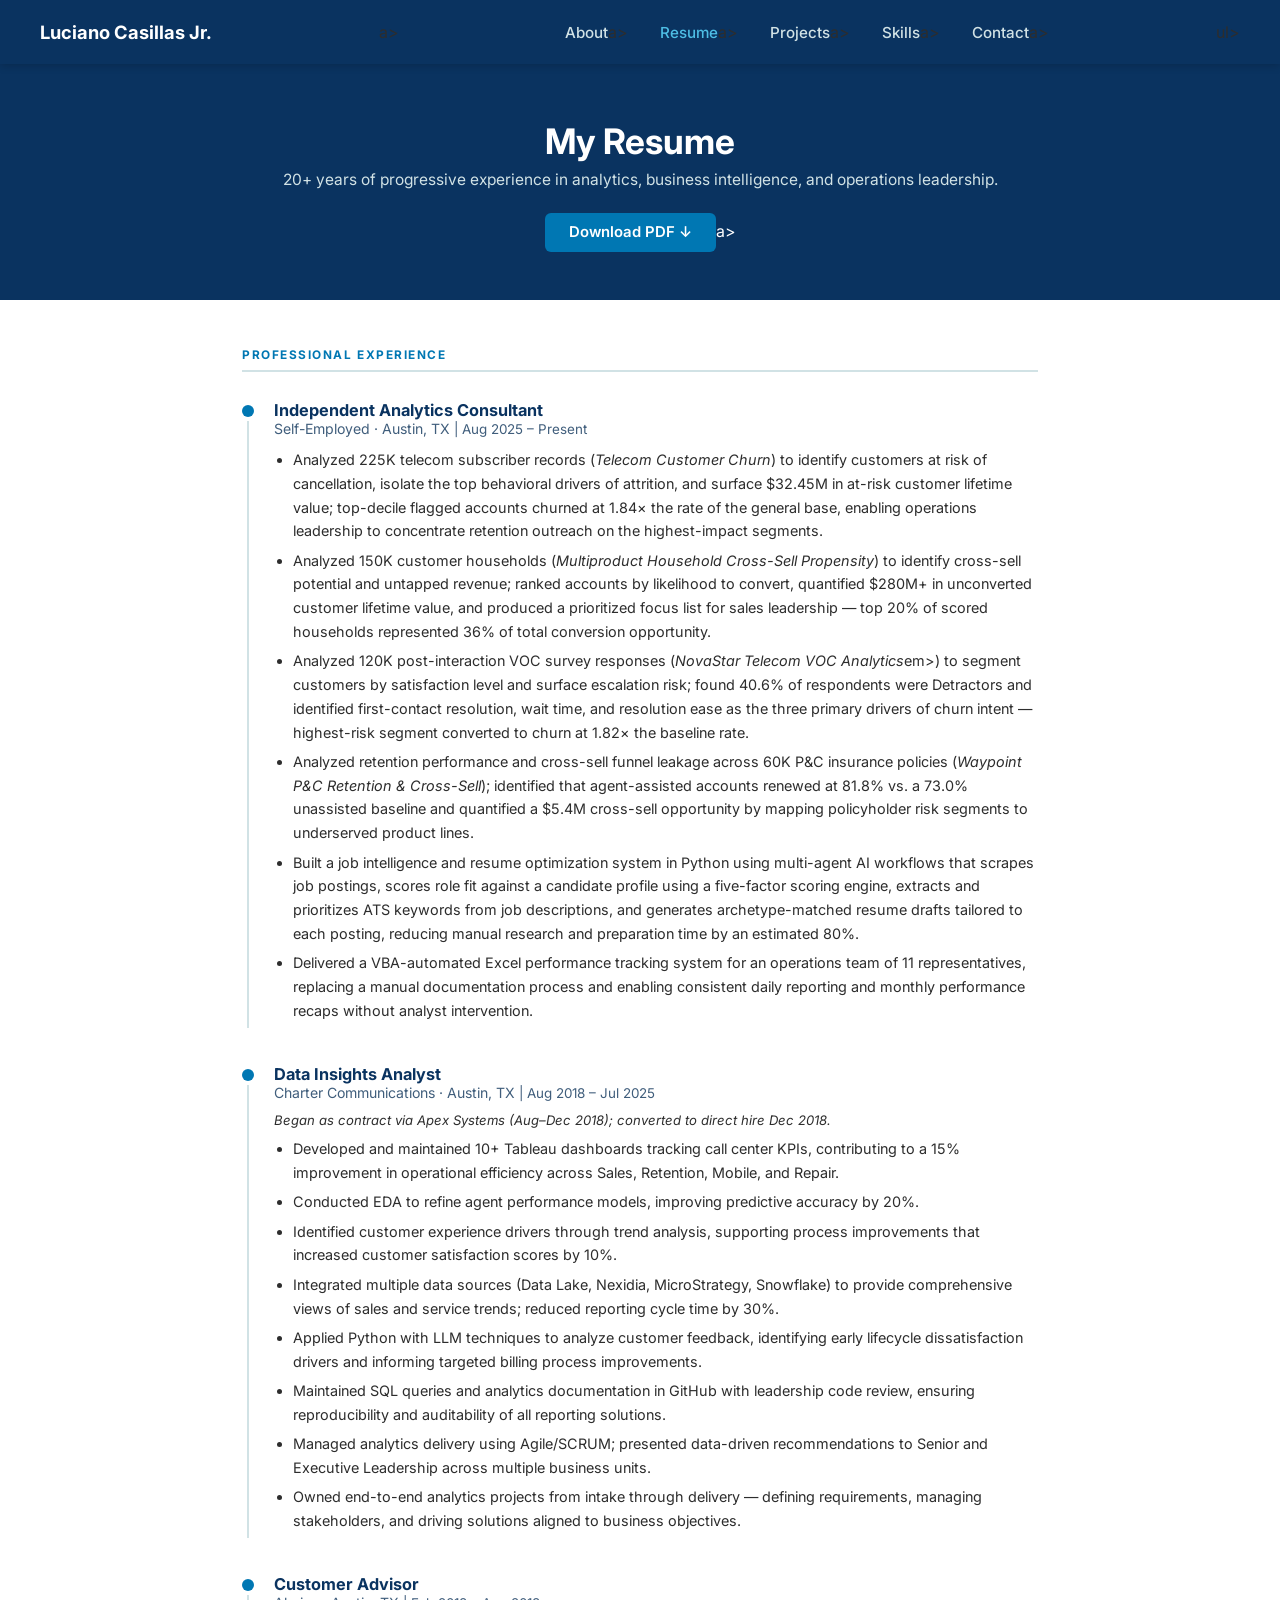
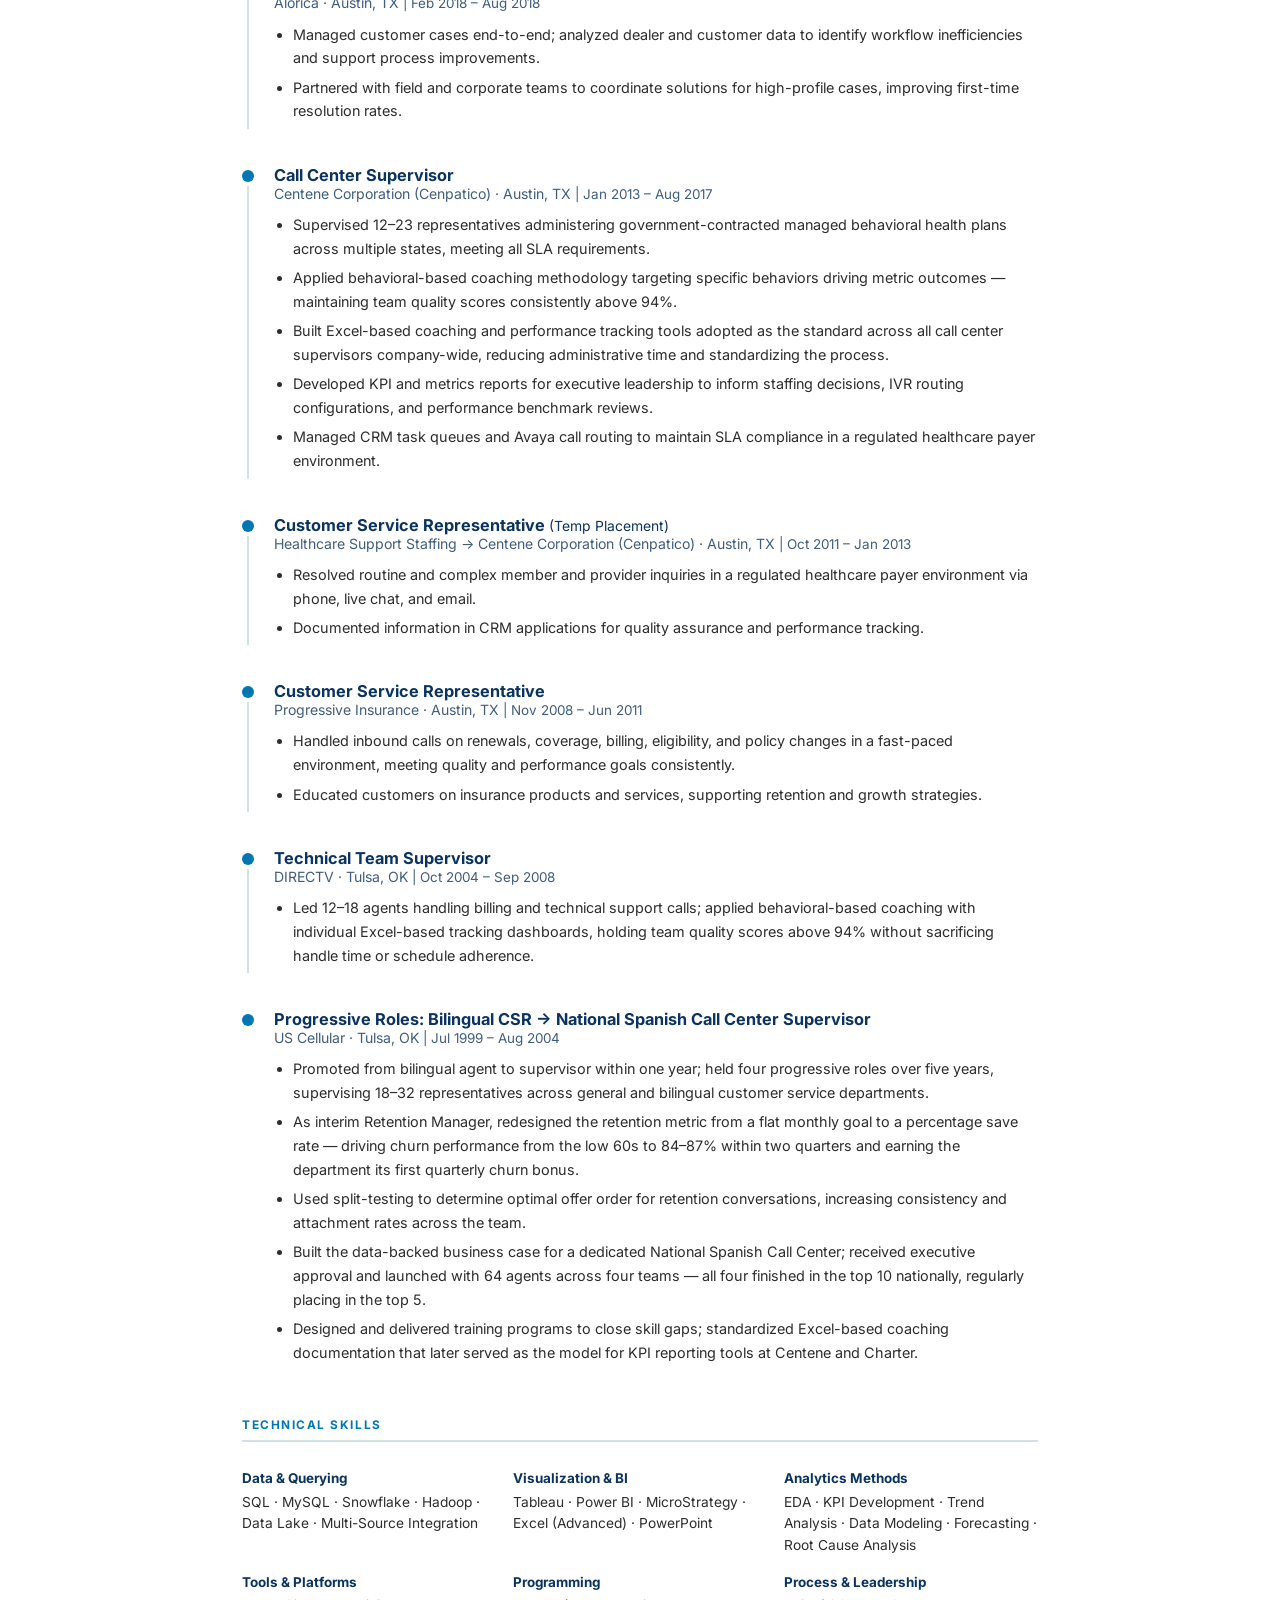
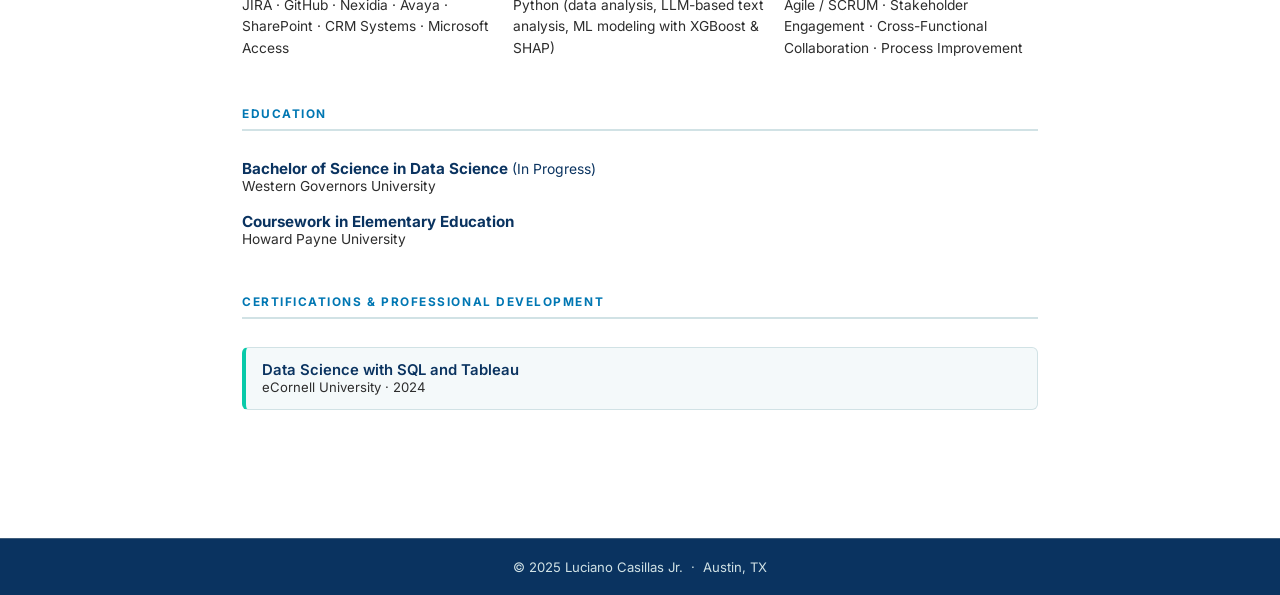
==== commit 12717e8b: "Fix: remove 77 stray 'div>' text fragments from closing tags Every </div> closing tag in the body wa" ====
--- a/resume.html
+++ b/resume.html
@@ -15,7 +15,7 @@
                   --steel-300: #D1E2E5;
                   --steel-100: #F4F9FA;
                   --white:     #FFFFFF;
-                  --black:     #2D2D2D;
+                  --black:     #2D2D2D;h
                   --gray-700:  #707070;
                   --green-700: #08CAA9;
           }
@@ -118,19 +118,19 @@
     <p>20+ years of progressive experience in analytics, business intelligence, and operations leadership.</p>
     <!-- Upload your PDF to the repo root and update the href -->
     <a class="btn btn-primary" href="Luciano-Casillas-Resume.pdf" target="_blank">Download PDF &#8595;</a>a>
-  </div>div>
+  </div>
   
   <div class="resume-body">
   
     <!-- EXPERIENCE -->
     <div class="res-section">
-        <div class="res-section-title">Professional Experience</div>div>
-    
-        <div class="exp-item">
-              <div class="exp-dot-col"><div class="exp-dot"></div>div><div class="exp-line"></div>div></div>div>
-              <div class="exp-content">
-                      <div class="exp-role">Independent Analytics Consultant</div>div>
-                      <div class="exp-company">Self-Employed &middot; Austin, TX <span>| Aug 2025 &ndash; Present</span></div>div>
+        <div class="res-section-title">Professional Experience</div>
+    
+        <div class="exp-item">
+              <div class="exp-dot-col"><div class="exp-dot"></div><div class="exp-line"></div></div>
+              <div class="exp-content">
+                      <div class="exp-role">Independent Analytics Consultant</div>
+                      <div class="exp-company">Self-Employed &middot; Austin, TX <span>| Aug 2025 &ndash; Present</span></div>
                       <ul>
                                   <li>Analyzed 225K telecom subscriber records (<em>Telecom Customer Churn</em>) to identify customers at risk of cancellation, isolate the top behavioral drivers of attrition, and surface $32.45M in at-risk customer lifetime value; top-decile flagged accounts churned at 1.84&times; the rate of the general base, enabling operations leadership to concentrate retention outreach on the highest-impact segments.</li>
                                 <li>Analyzed 150K customer households (<em>Multiproduct Household Cross-Sell Propensity</em>) to identify cross-sell potential and untapped revenue; ranked accounts by likelihood to convert, quantified $280M+ in unconverted customer lifetime value, and produced a prioritized focus list for sales leadership &mdash; top 20% of scored households represented 36% of total conversion opportunity.</li>
@@ -139,15 +139,15 @@
                                 <li>Built a job intelligence and resume optimization system in Python using multi-agent AI workflows that scrapes job postings, scores role fit against a candidate profile using a five-factor scoring engine, extracts and prioritizes ATS keywords from job descriptions, and generates archetype-matched resume drafts tailored to each posting, reducing manual research and preparation time by an estimated 80%.</li>
                                 <li>Delivered a VBA-automated Excel performance tracking system for an operations team of 11 representatives, replacing a manual documentation process and enabling consistent daily reporting and monthly performance recaps without analyst intervention.</li>
                       </ul>
-              </div>div>
-        </div>div>
-    
-        <div class="exp-item">
-              <div class="exp-dot-col"><div class="exp-dot"></div>div><div class="exp-line"></div>div></div>div>
-              <div class="exp-content">
-                      <div class="exp-role">Data Insights Analyst</div>div>
-                      <div class="exp-company">Charter Communications &middot; Austin, TX <span>| Aug 2018 &ndash; Jul 2025</span></div>div>
-                      <div class="exp-note">Began as contract via Apex Systems (Aug&ndash;Dec 2018); converted to direct hire Dec 2018.</div>div>
+              </div>
+        </div>
+    
+        <div class="exp-item">
+              <div class="exp-dot-col"><div class="exp-dot"></div><div class="exp-line"></div></div>
+              <div class="exp-content">
+                      <div class="exp-role">Data Insights Analyst</div>
+                      <div class="exp-company">Charter Communications &middot; Austin, TX <span>| Aug 2018 &ndash; Jul 2025</span></div>
+                      <div class="exp-note">Began as contract via Apex Systems (Aug&ndash;Dec 2018); converted to direct hire Dec 2018.</div>
                       <ul>
                                 <li>Developed and maintained 10+ Tableau dashboards tracking call center KPIs, contributing to a 15% improvement in operational efficiency across Sales, Retention, Mobile, and Repair.</li>
                                 <li>Conducted EDA to refine agent performance models, improving predictive accuracy by 20%.</li>
@@ -158,26 +158,26 @@
                                 <li>Managed analytics delivery using Agile/SCRUM; presented data-driven recommendations to Senior and Executive Leadership across multiple business units.</li>
                                 <li>Owned end-to-end analytics projects from intake through delivery &mdash; defining requirements, managing stakeholders, and driving solutions aligned to business objectives.</li>
                       </ul>
-              </div>div>
-        </div>div>
-    
-        <div class="exp-item">
-              <div class="exp-dot-col"><div class="exp-dot"></div>div><div class="exp-line"></div>div></div>div>
-              <div class="exp-content">
-                      <div class="exp-role">Customer Advisor</div>div>
-                      <div class="exp-company">Alorica &middot; Austin, TX <span>| Feb 2018 &ndash; Aug 2018</span></div>div>
+              </div>
+        </div>
+    
+        <div class="exp-item">
+              <div class="exp-dot-col"><div class="exp-dot"></div><div class="exp-line"></div></div>
+              <div class="exp-content">
+                      <div class="exp-role">Customer Advisor</div>
+                      <div class="exp-company">Alorica &middot; Austin, TX <span>| Feb 2018 &ndash; Aug 2018</span></div>
                       <ul>
                                 <li>Managed customer cases end-to-end; analyzed dealer and customer data to identify workflow inefficiencies and support process improvements.</li>
                                 <li>Partnered with field and corporate teams to coordinate solutions for high-profile cases, improving first-time resolution rates.</li>
                       </ul>
-              </div>div>
-        </div>div>
-    
-        <div class="exp-item">
-              <div class="exp-dot-col"><div class="exp-dot"></div>div><div class="exp-line"></div>div></div>div>
-              <div class="exp-content">
-                      <div class="exp-role">Call Center Supervisor</div>div>
-                      <div class="exp-company">Centene Corporation (Cenpatico) &middot; Austin, TX <span>| Jan 2013 &ndash; Aug 2017</span></div>div>
+              </div>
+        </div>
+    
+        <div class="exp-item">
+              <div class="exp-dot-col"><div class="exp-dot"></div><div class="exp-line"></div></div>
+              <div class="exp-content">
+                      <div class="exp-role">Call Center Supervisor</div>
+                      <div class="exp-company">Centene Corporation (Cenpatico) &middot; Austin, TX <span>| Jan 2013 &ndash; Aug 2017</span></div>
                       <ul>
                                 <li>Supervised 12&ndash;23 representatives administering government-contracted managed behavioral health plans across multiple states, meeting all SLA requirements.</li>
                                 <li>Applied behavioral-based coaching methodology targeting specific behaviors driving metric outcomes &mdash; maintaining team quality scores consistently above 94%.</li>
@@ -185,49 +185,49 @@
                                 <li>Developed KPI and metrics reports for executive leadership to inform staffing decisions, IVR routing configurations, and performance benchmark reviews.</li>
                                 <li>Managed CRM task queues and Avaya call routing to maintain SLA compliance in a regulated healthcare payer environment.</li>
                       </ul>
-              </div>div>
-        </div>div>
-    
-        <div class="exp-item">
-              <div class="exp-dot-col"><div class="exp-dot"></div>div><div class="exp-line"></div>div></div>div>
-              <div class="exp-content">
-                      <div class="exp-role">Customer Service Representative <span style="font-weight:400;font-size:0.87rem;">(Temp Placement)</span></div>div>
-                      <div class="exp-company">Healthcare Support Staffing &rarr; Centene Corporation (Cenpatico) &middot; Austin, TX <span>| Oct 2011 &ndash; Jan 2013</span></div>div>
+              </div>
+        </div>
+    
+        <div class="exp-item">
+              <div class="exp-dot-col"><div class="exp-dot"></div><div class="exp-line"></div></div>
+              <div class="exp-content">
+                      <div class="exp-role">Customer Service Representative <span style="font-weight:400;font-size:0.87rem;">(Temp Placement)</span></div>
+                      <div class="exp-company">Healthcare Support Staffing &rarr; Centene Corporation (Cenpatico) &middot; Austin, TX <span>| Oct 2011 &ndash; Jan 2013</span></div>
                       <ul>
                                 <li>Resolved routine and complex member and provider inquiries in a regulated healthcare payer environment via phone, live chat, and email.</li>
                                 <li>Documented information in CRM applications for quality assurance and performance tracking.</li>
                       </ul>
-              </div>div>
-        </div>div>
-    
-        <div class="exp-item">
-              <div class="exp-dot-col"><div class="exp-dot"></div>div><div class="exp-line"></div>div></div>div>
-              <div class="exp-content">
-                      <div class="exp-role">Customer Service Representative</div>div>
-                      <div class="exp-company">Progressive Insurance &middot; Austin, TX <span>| Nov 2008 &ndash; Jun 2011</span></div>div>
+              </div>
+        </div>
+    
+        <div class="exp-item">
+              <div class="exp-dot-col"><div class="exp-dot"></div><div class="exp-line"></div></div>
+              <div class="exp-content">
+                      <div class="exp-role">Customer Service Representative</div>
+                      <div class="exp-company">Progressive Insurance &middot; Austin, TX <span>| Nov 2008 &ndash; Jun 2011</span></div>
                       <ul>
                                 <li>Handled inbound calls on renewals, coverage, billing, eligibility, and policy changes in a fast-paced environment, meeting quality and performance goals consistently.</li>
                                 <li>Educated customers on insurance products and services, supporting retention and growth strategies.</li>
                       </ul>
-              </div>div>
-        </div>div>
-    
-        <div class="exp-item">
-              <div class="exp-dot-col"><div class="exp-dot"></div>div><div class="exp-line"></div>div></div>div>
-              <div class="exp-content">
-                      <div class="exp-role">Technical Team Supervisor</div>div>
-                      <div class="exp-company">DIRECTV &middot; Tulsa, OK <span>| Oct 2004 &ndash; Sep 2008</span></div>div>
+              </div>
+        </div>
+    
+        <div class="exp-item">
+              <div class="exp-dot-col"><div class="exp-dot"></div><div class="exp-line"></div></div>
+              <div class="exp-content">
+                      <div class="exp-role">Technical Team Supervisor</div>
+                      <div class="exp-company">DIRECTV &middot; Tulsa, OK <span>| Oct 2004 &ndash; Sep 2008</span></div>
                       <ul>
                                 <li>Led 12&ndash;18 agents handling billing and technical support calls; applied behavioral-based coaching with individual Excel-based tracking dashboards, holding team quality scores above 94% without sacrificing handle time or schedule adherence.</li>
                       </ul>
-              </div>div>
-        </div>div>
-    
-        <div class="exp-item">
-              <div class="exp-dot-col"><div class="exp-dot"></div>div></div>div>
-              <div class="exp-content">
-                      <div class="exp-role">Progressive Roles: Bilingual CSR &rarr; National Spanish Call Center Supervisor</div>div>
-                      <div class="exp-company">US Cellular &middot; Tulsa, OK <span>| Jul 1999 &ndash; Aug 2004</span></div>div>
+              </div>
+        </div>
+    
+        <div class="exp-item">
+              <div class="exp-dot-col"><div class="exp-dot"></div></div>
+              <div class="exp-content">
+                      <div class="exp-role">Progressive Roles: Bilingual CSR &rarr; National Spanish Call Center Supervisor</div>
+                      <div class="exp-company">US Cellular &middot; Tulsa, OK <span>| Jul 1999 &ndash; Aug 2004</span></div>
                       <ul>
                                 <li>Promoted from bilingual agent to supervisor within one year; held four progressive roles over five years, supervising 18&ndash;32 representatives across general and bilingual customer service departments.</li>
                                 <li>As interim Retention Manager, redesigned the retention metric from a flat monthly goal to a percentage save rate &mdash; driving churn performance from the low 60s to 84&ndash;87% within two quarters and earning the department its first quarterly churn bonus.</li>
@@ -235,58 +235,58 @@
                                 <li>Built the data-backed business case for a dedicated National Spanish Call Center; received executive approval and launched with 64 agents across four teams &mdash; all four finished in the top 10 nationally, regularly placing in the top 5.</li>
                                 <li>Designed and delivered training programs to close skill gaps; standardized Excel-based coaching documentation that later served as the model for KPI reporting tools at Centene and Charter.</li>
                       </ul>
-              </div>div>
-        </div>div>
-    
-    </div>div><!-- /experience -->
+              </div>
+        </div>
+    
+    </div><!-- /experience -->
   
     <!-- TECHNICAL SKILLS -->
     <div class="res-section">
-        <div class="res-section-title">Technical Skills</div>div>
+        <div class="res-section-title">Technical Skills</div>
         <div class="skills-grid">
               <div class="skill-group">
                       <h4>Data &amp; Querying</h4>
                       <p>SQL &middot; MySQL &middot; Snowflake &middot; Hadoop &middot; Data Lake &middot; Multi-Source Integration</p>
-              </div>div>
+              </div>
               <div class="skill-group">
                       <h4>Visualization &amp; BI</h4>
                       <p>Tableau &middot; Power BI &middot; MicroStrategy &middot; Excel (Advanced) &middot; PowerPoint</p>
-              </div>div>
+              </div>
               <div class="skill-group">
                       <h4>Analytics Methods</h4>
                       <p>EDA &middot; KPI Development &middot; Trend Analysis &middot; Data Modeling &middot; Forecasting &middot; Root Cause Analysis</p>
-              </div>div>
+              </div>
               <div class="skill-group">
                       <h4>Tools &amp; Platforms</h4>
                       <p>JIRA &middot; GitHub &middot; Nexidia &middot; Avaya &middot; SharePoint &middot; CRM Systems &middot; Microsoft Access</p>
-              </div>div>
+              </div>
               <div class="skill-group">
                       <h4>Programming</h4>
                       <p>Python (data analysis, LLM-based text analysis, ML modeling with XGBoost &amp; SHAP)</p>
-              </div>div>
+              </div>
               <div class="skill-group">
                       <h4>Process &amp; Leadership</h4>
                       <p>Agile / SCRUM &middot; Stakeholder Engagement &middot; Cross-Functional Collaboration &middot; Process Improvement</p>
-              </div>div>
-        </div>div>
-    </div>div>
+              </div>
+        </div>
+    </div>
   
     <!-- EDUCATION -->
     <div class="res-section">
-        <div class="res-section-title">Education</div>div>
+        <div class="res-section-title">Education</div>
         <div class="edu-item">
-              <div class="edu-degree">Bachelor of Science in Data Science <span style="font-weight:400;font-size:0.87rem;">(In Progress)</span></div>div>
-              <div class="edu-school">Western Governors University</div>div>
-        </div>div>
+              <div class="edu-degree">Bachelor of Science in Data Science <span style="font-weight:400;font-size:0.87rem;">(In Progress)</span></div>
+              <div class="edu-school">Western Governors University</div>
+        </div>
         <div class="edu-item">
-              <div class="edu-degree">Coursework in Elementary Education</div>div>
-              <div class="edu-school">Howard Payne University</div>div>
-        </div>div>
-    </div>div>
+              <div class="edu-degree">Coursework in Elementary Education</div>
+              <div class="edu-school">Howard Payne University</div>
+        </div>
+    </div>
   
     <!-- CERTIFICATIONS -->
     <div class="res-section">
-        <div class="res-section-title">Certifications &amp; Professional Development</div>div>
+        <div class="res-section-title">Certifications &amp; Professional Development</div>
         <div class="cert-item">
               <div>
                         <div class="cert-name">Data Science with SQL and Tableau</div>
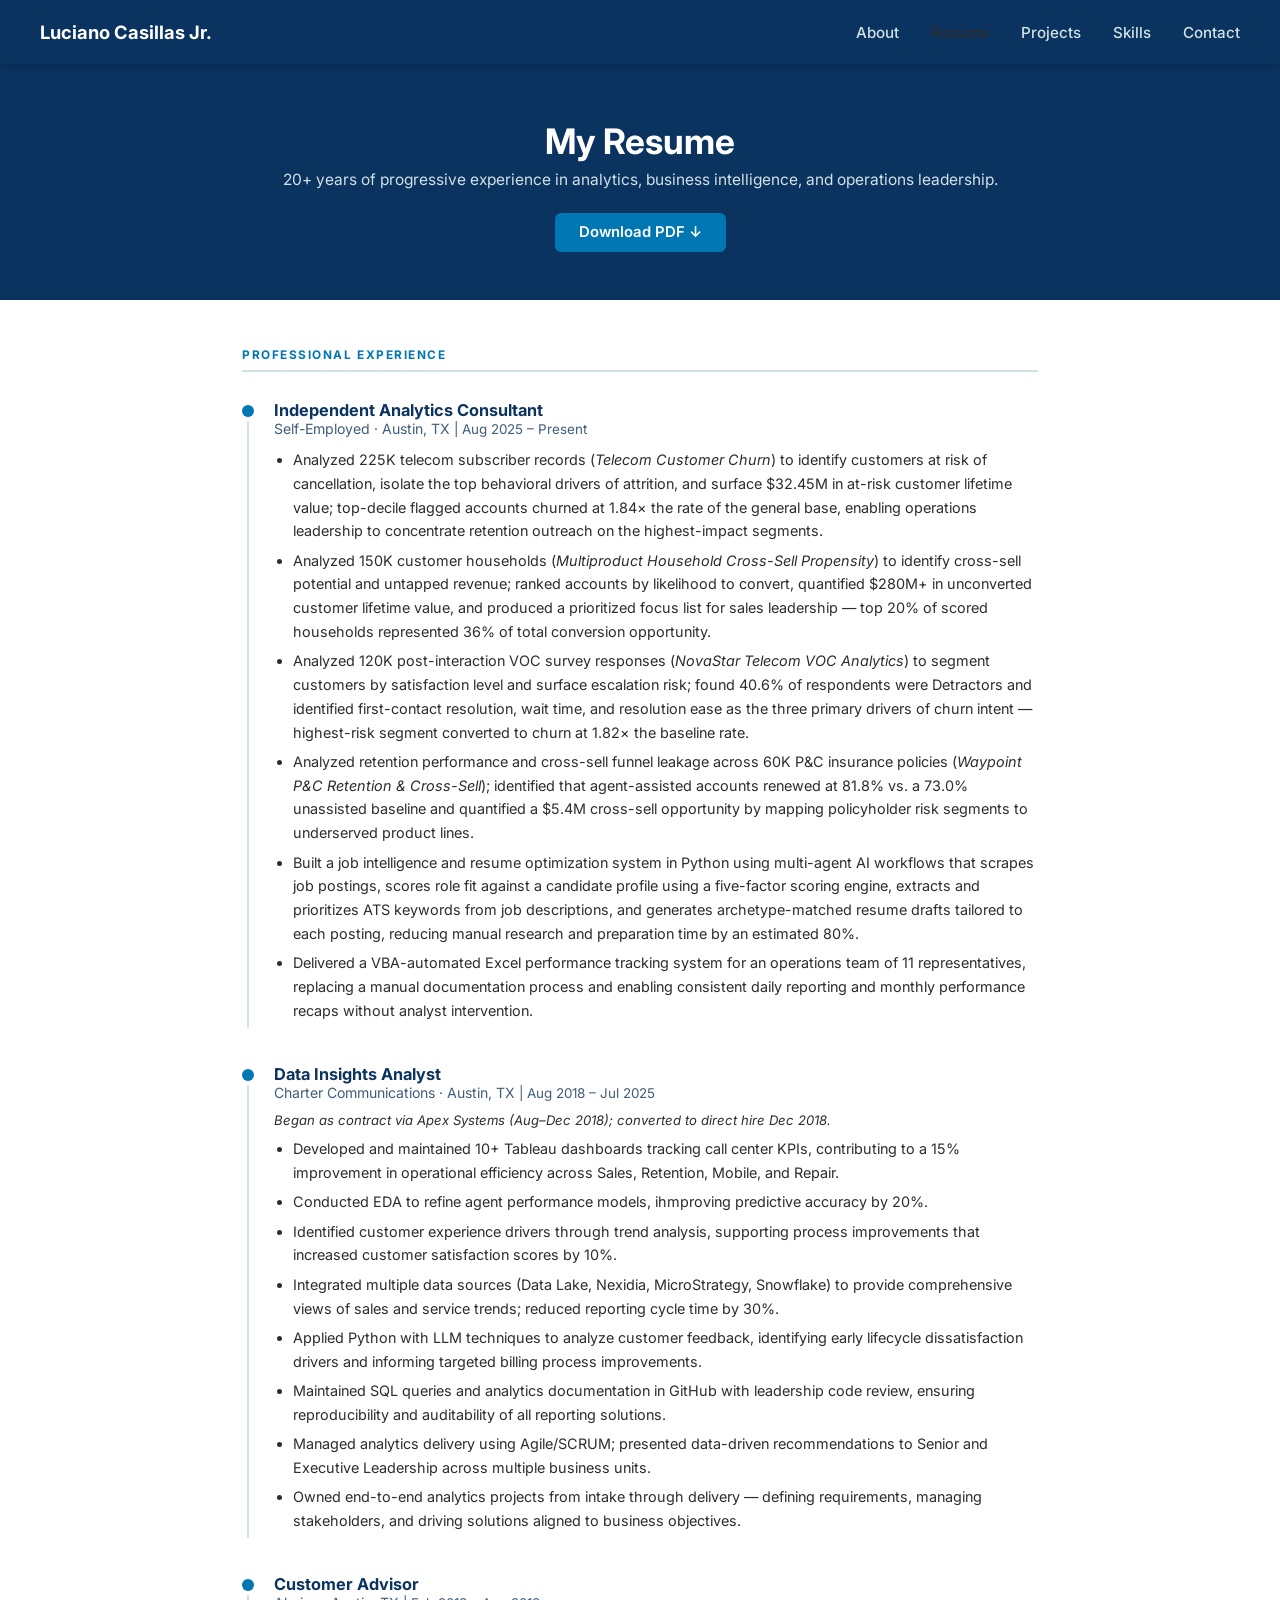
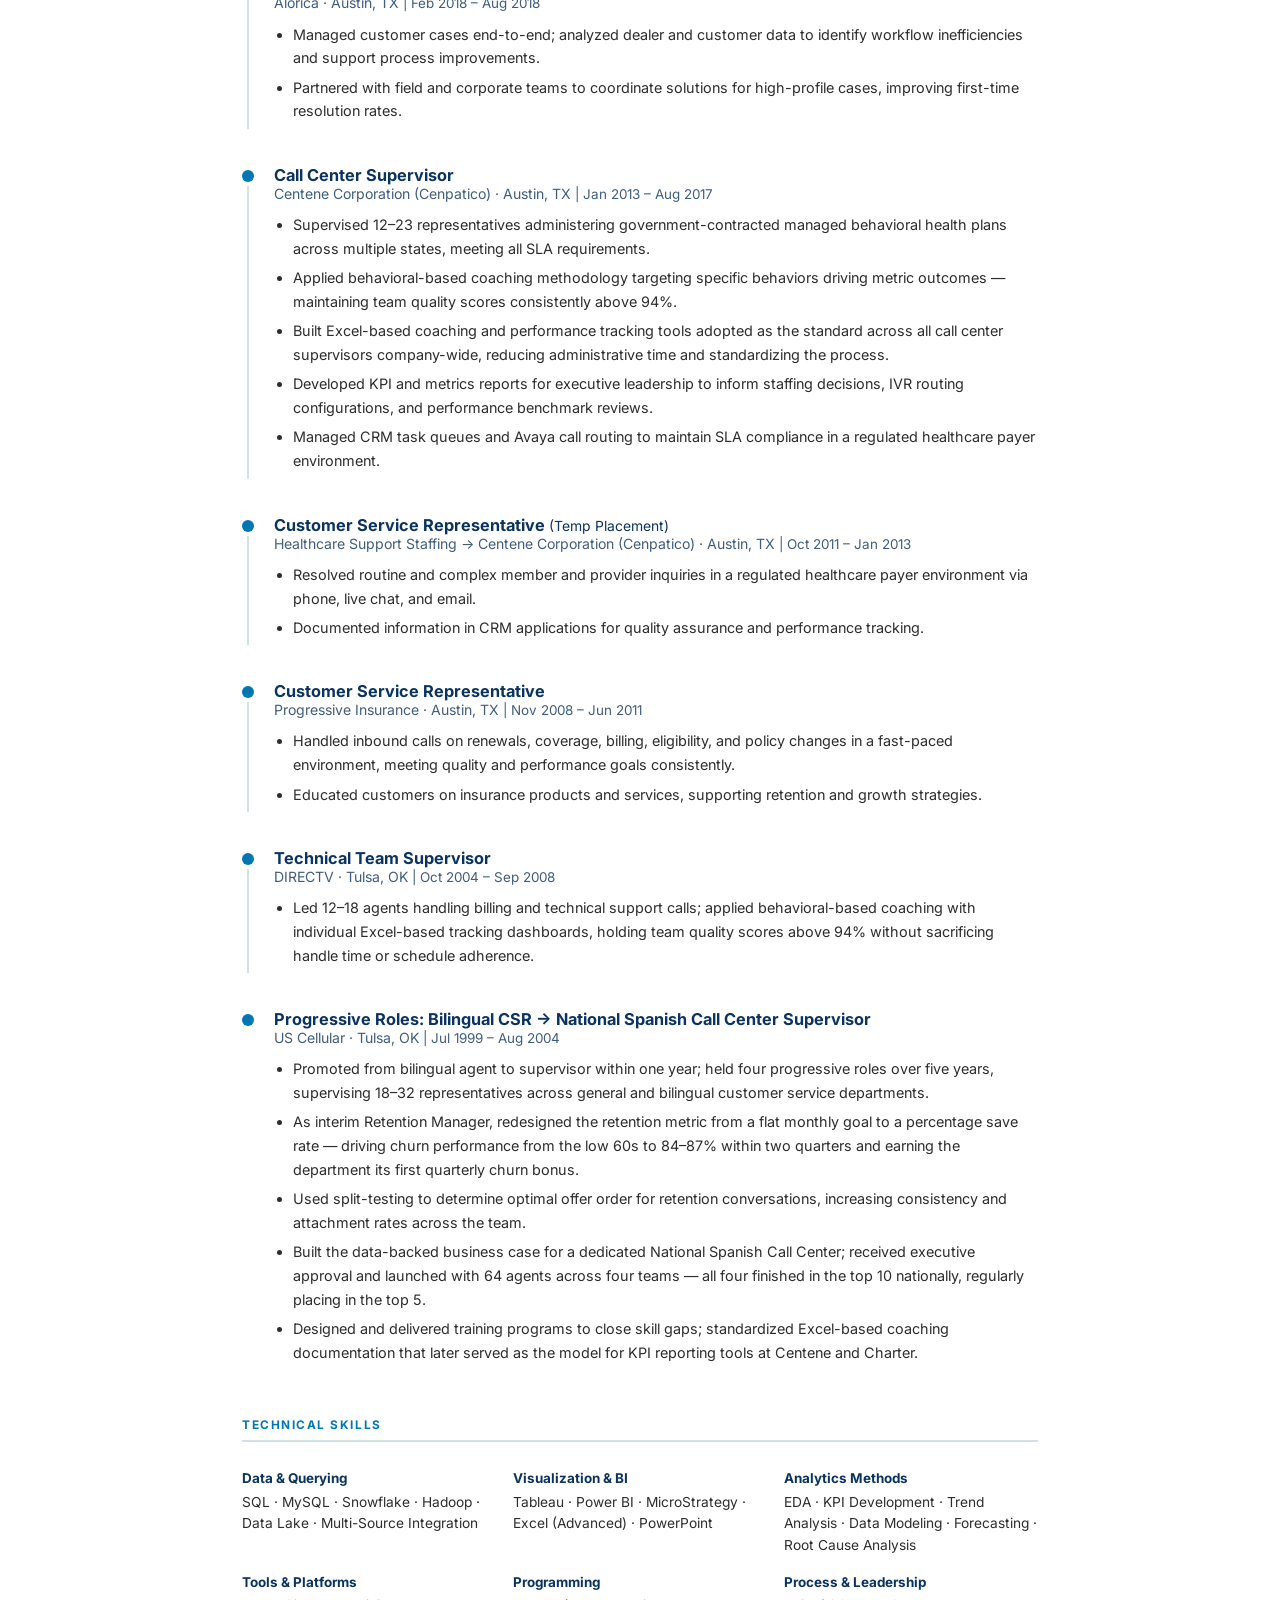
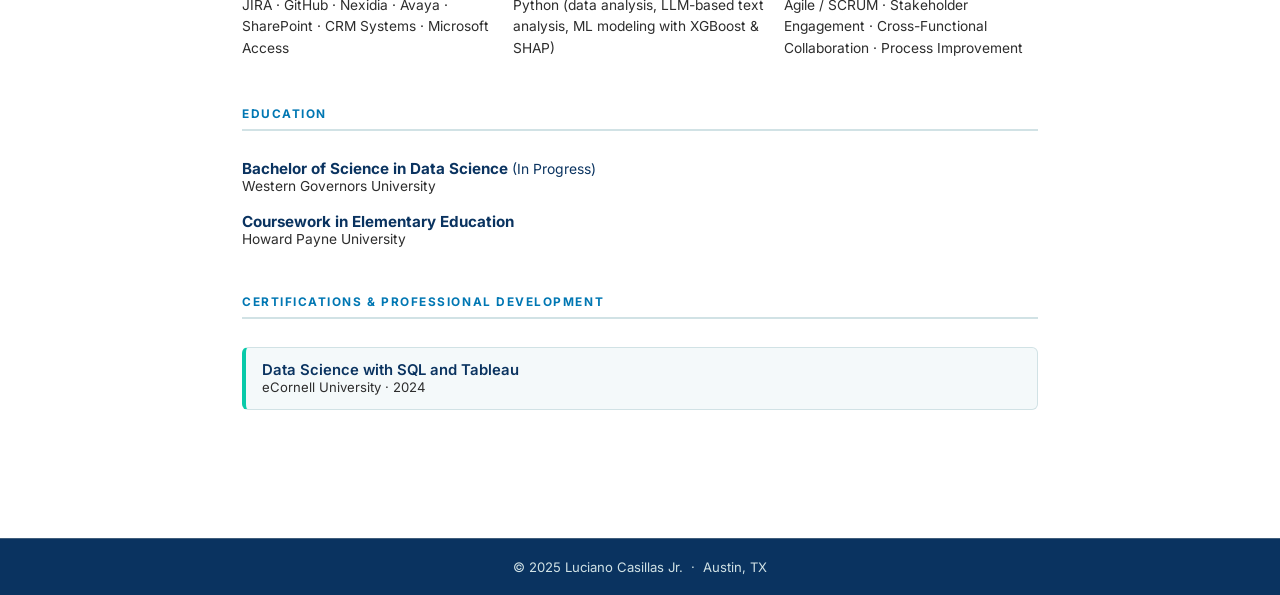
==== commit f5361cf9: "Fix: remove stray 'a>' after Download PDF button, fix nav links, and fix 'em>' in VOC Analytics text" ====
--- a/resume.html
+++ b/resume.html
@@ -10,12 +10,12 @@
           :root {
                   --navy:      #0A3360;
                   --steel-700: #405E7C;
-                  --blue-700:  #0077B3;
+                  --blue-700:  #0077B3;h
                   --blue-500:  #4EBEE5;
                   --steel-300: #D1E2E5;
                   --steel-100: #F4F9FA;
                   --white:     #FFFFFF;
-                  --black:     #2D2D2D;h
+                  --black:     #2D2D2D;hh
                   --gray-700:  #707070;
                   --green-700: #08CAA9;
           }
@@ -103,21 +103,21 @@
   <body>
 
     <nav>
-        <a class="nav-brand" href="index.html">Luciano Casillas Jr.</a>a>
+        <a class="nav-brand" href="index.html">Luciano Casillas Jr.</a>
         <ul class="nav-links">
-              <li><a href="index.html">About</a>a></li>
-            <li><a href="resume.html" class="active">Resume</a>a></li>
-            <li><a href="projects.html">Projects</a>a></li>
-            <li><a href="skills.html">Skills</a>a></li>
-            <li><a href="mailto:luciano.casillasjr@outlook.com">Contact</a>a></li>
-        </ul>ul>
+              <li><a href="index.html">About</a></li>
+            <li><a href="resume.html" class="active">Resume</a></li>
+            <li><a href="projects.html">Projects</a></li>
+            <li><a href="skills.html">Skills</a></li>
+            <li><a href="mailto:luciano.casillasjr@outlook.com">Contact</a></li>
+        </ul>
     </nav>
   
   <div class="page-hero">
     <h1>My Resume</h1>
     <p>20+ years of progressive experience in analytics, business intelligence, and operations leadership.</p>
     <!-- Upload your PDF to the repo root and update the href -->
-    <a class="btn btn-primary" href="Luciano-Casillas-Resume.pdf" target="_blank">Download PDF &#8595;</a>a>
+    <a class="btn btn-primary" href="Luciano-Casillas-Resume.pdf" target="_blank">Download PDF &#8595;</a>
   </div>
   
   <div class="resume-body">
@@ -134,7 +134,7 @@
                       <ul>
                                   <li>Analyzed 225K telecom subscriber records (<em>Telecom Customer Churn</em>) to identify customers at risk of cancellation, isolate the top behavioral drivers of attrition, and surface $32.45M in at-risk customer lifetime value; top-decile flagged accounts churned at 1.84&times; the rate of the general base, enabling operations leadership to concentrate retention outreach on the highest-impact segments.</li>
                                 <li>Analyzed 150K customer households (<em>Multiproduct Household Cross-Sell Propensity</em>) to identify cross-sell potential and untapped revenue; ranked accounts by likelihood to convert, quantified $280M+ in unconverted customer lifetime value, and produced a prioritized focus list for sales leadership &mdash; top 20% of scored households represented 36% of total conversion opportunity.</li>
-                                <li>Analyzed 120K post-interaction VOC survey responses (<em>NovaStar Telecom VOC Analytics</em>em>) to segment customers by satisfaction level and surface escalation risk; found 40.6% of respondents were Detractors and identified first-contact resolution, wait time, and resolution ease as the three primary drivers of churn intent &mdash; highest-risk segment converted to churn at 1.82&times; the baseline rate.</li>
+                                <li>Analyzed 120K post-interaction VOC survey responses (<em>NovaStar Telecom VOC Analytics</em>) to segment customers by satisfaction level and surface escalation risk; found 40.6% of respondents were Detractors and identified first-contact resolution, wait time, and resolution ease as the three primary drivers of churn intent &mdash; highest-risk segment converted to churn at 1.82&times; the baseline rate.</li>
                                 <li>Analyzed retention performance and cross-sell funnel leakage across 60K P&amp;C insurance policies (<em>Waypoint P&amp;C Retention &amp; Cross-Sell</em>); identified that agent-assisted accounts renewed at 81.8% vs. a 73.0% unassisted baseline and quantified a $5.4M cross-sell opportunity by mapping policyholder risk segments to underserved product lines.</li>
                                 <li>Built a job intelligence and resume optimization system in Python using multi-agent AI workflows that scrapes job postings, scores role fit against a candidate profile using a five-factor scoring engine, extracts and prioritizes ATS keywords from job descriptions, and generates archetype-matched resume drafts tailored to each posting, reducing manual research and preparation time by an estimated 80%.</li>
                                 <li>Delivered a VBA-automated Excel performance tracking system for an operations team of 11 representatives, replacing a manual documentation process and enabling consistent daily reporting and monthly performance recaps without analyst intervention.</li>
@@ -150,7 +150,7 @@
                       <div class="exp-note">Began as contract via Apex Systems (Aug&ndash;Dec 2018); converted to direct hire Dec 2018.</div>
                       <ul>
                                 <li>Developed and maintained 10+ Tableau dashboards tracking call center KPIs, contributing to a 15% improvement in operational efficiency across Sales, Retention, Mobile, and Repair.</li>
-                                <li>Conducted EDA to refine agent performance models, improving predictive accuracy by 20%.</li>
+                                <li>Conducted EDA to refine agent performance models, ihmproving predictive accuracy by 20%.</li>
                                 <li>Identified customer experience drivers through trend analysis, supporting process improvements that increased customer satisfaction scores by 10%.</li>
                                 <li>Integrated multiple data sources (Data Lake, Nexidia, MicroStrategy, Snowflake) to provide comprehensive views of sales and service trends; reduced reporting cycle time by 30%.</li>
                                 <li>Applied Python with LLM techniques to analyze customer feedback, identifying early lifecycle dissatisfaction drivers and informing targeted billing process improvements.</li>
